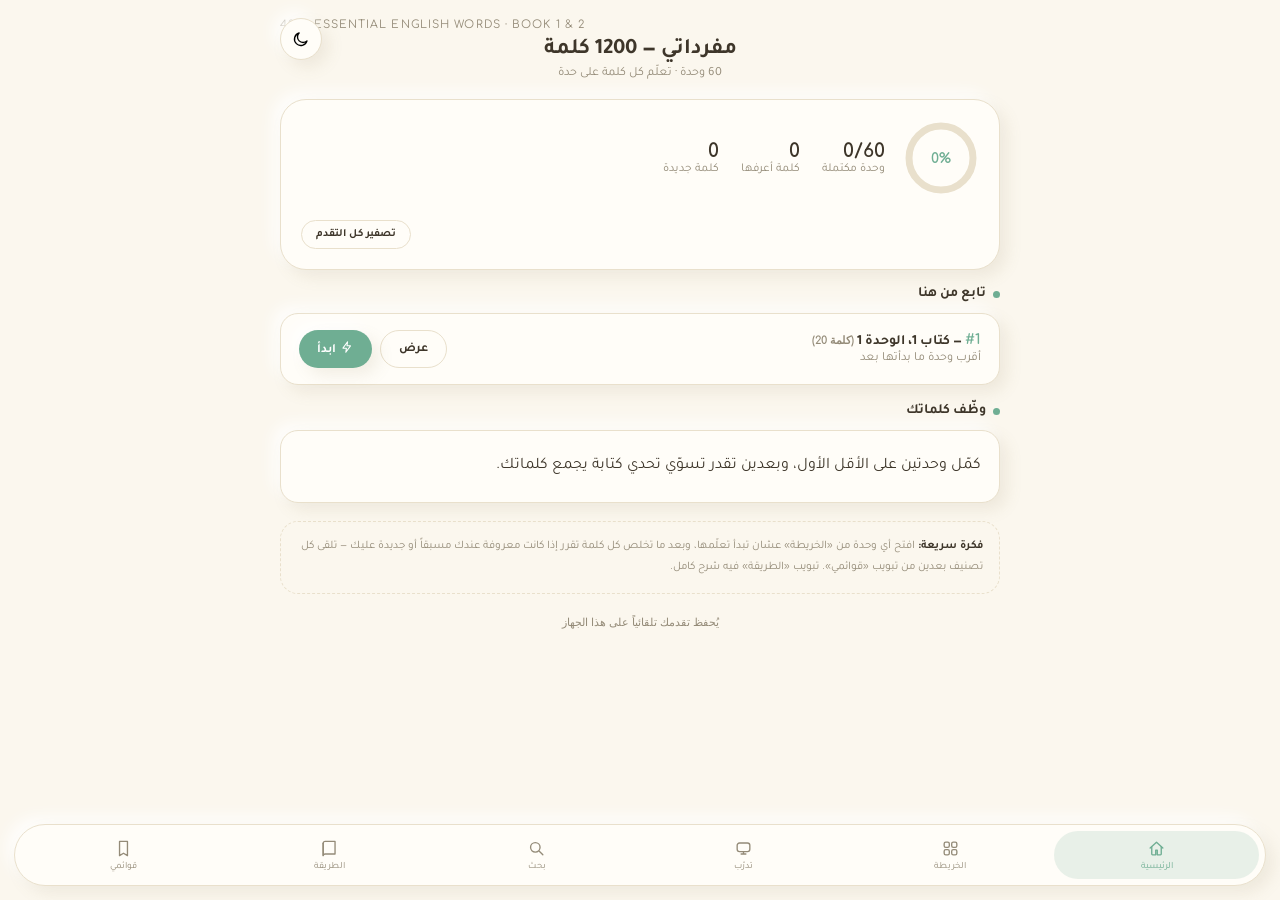
==== index.html @ d7008d8b "Remove old vocab-tracker.html and create new index.html with updated structure and features for voca" ====
<!DOCTYPE html>
<html lang="ar" dir="rtl">
<head>
<meta charset="UTF-8">
<meta name="viewport" content="width=device-width, initial-scale=1.0, maximum-scale=1.0">
<meta name="apple-mobile-web-app-capable" content="yes">
<meta name="apple-mobile-web-app-status-bar-style" content="black-translucent">
<meta name="mobile-web-app-capable" content="yes">
<meta name="theme-color" content="#FBF7EE">
<title>مفرداتي — 1200 كلمة إنجليزية</title>
<script>
(function(){
  try{
    var d = window.matchMedia && window.matchMedia('(prefers-color-scheme: dark)').matches;
    document.documentElement.setAttribute('data-theme', d ? 'dark' : 'light');
  }catch(e){}
})();
</script>
<link rel="stylesheet" href="style.css">
</head>
<body>
<div class="wrap">

  <header>
    <button class="theme-toggle" id="themeToggle" onclick="toggleTheme()" aria-label="تبديل المظهر"></button>
    <div class="eyebrow mono">4000 Essential English Words · Book 1 &amp; 2</div>
    <h1>مفرداتي — 1200 كلمة</h1>
    <p>60 وحدة · تعلّم كل كلمة على حدة</p>
  </header>

  <!-- ===== HOME VIEW ===== -->
  <div class="view active" id="view-home">
    <div class="progress-card">
      <div class="ring">
        <svg width="76" height="76">
          <circle cx="38" cy="38" r="32" stroke="#E9E0CC" stroke-width="7" fill="none"/>
          <circle id="ringFg" cx="38" cy="38" r="32" stroke="#6FAE93" stroke-width="7" fill="none" stroke-linecap="round" stroke-dasharray="201" stroke-dashoffset="201"/>
        </svg>
        <div class="pct" id="pctText">0%</div>
      </div>
      <div class="progress-stats">
        <div class="stat-row">
          <div><div class="big" id="unitsLearnedCount">0/60</div><div class="lbl">وحدة مكتملة</div></div>
          <div><div class="big" id="knownWordsCount">0</div><div class="lbl">كلمة أعرفها</div></div>
          <div><div class="big" id="newWordsCount">0</div><div class="lbl">كلمة جديدة</div></div>
        </div>
      </div>
      <div class="settings-row">
        <button class="btn ghost" id="resetBtn" style="padding:7px 14px; font-size:11px;">تصفير كل التقدم</button>
      </div>
    </div>

    <div class="section">
      <h2>تابع من هنا</h2>
      <div class="card" id="continueUnitCard"></div>
    </div>

    <div class="section">
      <h2>وظّف كلماتك</h2>
      <div class="challenge-card" id="challengeCard"></div>
    </div>

    <div class="notes-hint">
      <b>فكرة سريعة:</b> افتح أي وحدة من «الخريطة» عشان تبدأ تعلّمها، وبعد ما تخلص كل كلمة تقرر إذا كانت معروفة عندك مسبقاً أو جديدة عليك — تلقى كل تصنيف بعدين من تبويب «قوائمي». تبويب «الطريقة» فيه شرح كامل.
    </div>
  </div>

  <!-- ===== MAP VIEW ===== -->
  <div class="view" id="view-map">
    <div class="section">
      <h2>الخريطة الكاملة</h2>
      <div class="book-block">
        <div class="book-title mono">BOOK 1 — Units 1–30</div>
        <div class="grid" id="gridBook1"></div>
      </div>
      <div class="book-block">
        <div class="book-title mono">BOOK 2 — Units 1–30</div>
        <div class="grid" id="gridBook2"></div>
      </div>
      <div class="legend">
        <span><i style="background:var(--card); border:1px solid var(--border);"></i> لسا ما بدأتها</span>
        <span><i style="background:var(--warn-dim); border:1px solid var(--warn);"></i> بدأتها ولسا ما خلصتها</span>
        <span><i style="background:var(--mint-dim); border:1px solid var(--mint);"></i> مكتملة</span>
      </div>
      <div class="meta" style="margin-top:8px; font-size:11px; color:var(--text-dim);">كل الوحدات مفتوحة بأي وقت — اضغط أي رقم يفتح لك تفاصيلها من الأسفل.</div>
    </div>
  </div>

  <div class="detail-overlay" id="detailOverlay" onclick="if(event.target===this) closeDetail()">
    <div class="detail-sheet" id="detailSheet" style="position:relative;">
      <div class="sheet-handle"></div>
      <button class="sheet-close" onclick="closeDetail()"><svg class="ic ic-lg" viewBox="0 0 24 24"><path d="M6 6l12 12M18 6 6 18"/></svg></button>
      <div id="detailContent"></div>
    </div>
  </div>

  <!-- ===== PRACTICE VIEW ===== -->
  <div class="view" id="view-practice">
    <div class="section">
      <h2>المراجعة</h2>
      <div class="review-cards">
        <div class="review-card new-review" id="reviewNewCard"></div>
        <div class="review-card known-review" id="reviewKnownCard"></div>
      </div>
    </div>
    <div class="section">
      <h2>تدريب حر</h2>
      <div class="card" id="practiceSetupCard">
        <div class="practice-setup">
          <label>مصدر التدريب:</label>
          <select id="practiceSource">
            <option value="all">كل الكلمات المتعلَّمة</option>
            <option value="known">الكلمات اللي أعرفها مسبقاً</option>
            <option value="new">الكلمات الجديدة عليّ (لسا محتاجة مراجعة)</option>
            <option value="unit">وحدة معينة</option>
          </select>
          <select id="practiceUnitPicker" style="display:none;"></select>

          <label>نوع التمرين:</label>
          <div class="seg" id="exerciseTypeSeg">
            <button class="active" data-type="flash">بطاقات</button>
            <button data-type="mc">اختيار</button>
            <button data-type="type">اكتب</button>
          </div>

          <button class="btn wide" id="startPracticeBtn"><svg class="ic" viewBox="0 0 24 24"><path d="M8 5.5 18 12 8 18.5z"/></svg>ابدأ الجلسة</button>
        </div>
      </div>
    </div>
    <div class="section" id="practiceSession" style="display:none;">
      <div class="flash-counter" id="flashCounter"></div>
      <div id="exerciseArea"></div>
    </div>
    <div class="section" id="practiceSummary" style="display:none;">
      <div class="card" id="summaryCard"></div>
      <button class="btn wide ghost" id="practiceAgainBtn"><svg class="ic" viewBox="0 0 24 24"><path d="M4 9h9a5 5 0 1 1 0 10H9"/><path d="m4 9 4-4M4 9l4 4"/></svg>رجوع لإعداد جلسة جديدة</button>
    </div>
  </div>

  <!-- ===== SEARCH VIEW ===== -->
  <div class="view" id="view-search">
    <div class="section">
      <h2>بحث</h2>
      <div class="search-box">
        <input type="text" id="searchInput" placeholder="ابحث عن كلمة... (English word)">
      </div>
      <div class="search-results" id="searchResults">
        <div class="search-empty">اكتب كلمة عشان تبحث فيها بكل الـ1200 كلمة</div>
      </div>
    </div>
  </div>

  <!-- ===== GUIDE VIEW ===== -->
  <div class="view" id="view-guide">
    <div class="section">
      <h2>الطريقة</h2>

      <div class="guide-block">
        <span class="tag">تعلّم وحدة جديدة</span>
        <h3>لما تفتح وحدة ما تعلمتها بعد</h3>
        <p>افتحها من «الخريطة» — بتشوف أول شي عرض سريع للـ20 كلمة (بس الكلمة ونوعها)، ثم زر <b><svg class="ic" viewBox="0 0 24 24"><path d="M8 5.5 18 12 8 18.5z"/></svg>ابدأ</b>. بيفتح لك بطاقة كاملة لكل كلمة (تعريف، مثال، زر عربي، الاستخدام، مرادفات، مضادات، وخانة جملتي)، وفي آخر كل بطاقة تقرر:</p>
        <ul>
          <li><b>أعرفها مسبقاً</b> → تنضاف لقائمة «أعرفها مسبقاً» بتبويب قوائمي.</li>
          <li><b>كلمة جديدة علي</b> → تنضاف لقائمة «جديدة عليّ» بتبويب قوائمي.</li>
        </ul>
        <p>بعد آخر كلمة بالوحدة، تتسجل الوحدة كمكتملة تلقائياً وتطلع لك خلاصة + زر تكمّل فيه على الوحدة الجاية بنفس الجلسة لو تبي. ولو طلعت من نص الوحدة قبل ما تخلصها، ما تفقد شي — تفتحها بعدين وتكمّل بالضبط من نفس الكلمة اللي وقفت عندها.</p>
      </div>

      <div class="guide-block">
        <span class="tag">مرجع سريع بعدين</span>
        <h3>وحدة تعلمتها؟ راجعها بصيغة البطاقات</h3>
        <p>من تفاصيل أي وحدة مكتملة، زر <b><svg class="ic" viewBox="0 0 24 24"><path d="M4 5.5c2-1 5-1 7 .5v13c-2-1.5-5-1.5-7-.5z"/><path d="M20 5.5c-2-1-5-1-7 .5v13c2-1.5 5-1.5 7-.5z"/></svg>راجع بصيغة البطاقات</b> يفتح لك نفس البطاقات بس للتصفح الحر (سابقة/تالية) بدون قرار — فقط للمراجعة أو نسخ المعلومات. وزر <b><svg class="ic" viewBox="0 0 24 24"><rect x="8" y="8" width="12" height="12" rx="2.5"/><path d="M16 8V6a2 2 0 0 0-2-2H6a2 2 0 0 0-2 2v8a2 2 0 0 0 2 2h2"/></svg>انسخ كل جملي بهالوحدة</b> يجمع كل جمل «دفتري» المحفوظة لهالوحدة بنص واحد جاهز تلزقه أي مكان.</p>
      </div>

      <div class="guide-block">
        <span class="tag">قوائمي</span>
        <h3>راجع كلماتك حسب تصنيفها</h3>
        <p>كل كلمة تقيّمها وقت التعلّم تتصنّف تلقائياً — تلقى القائمتين كاملتين بتبويب «قوائمي»، وتقدر تفلترها بالكتاب ثم الوحدة (فلترين منفصلين لتفصيل أدق)، وتسمع نطق أي كلمة، وتشوف ترجمتها العربية، وتنسخ القائمة كاملة بضغطة وحدة. جنب كل كلمة بقائمة «جديدة عليّ» تلقى نقاط صغيرة توضح تقدمها بالمراجعة (مثلاً 2 من 3). ومن نفس الصفحة تقدر تسوّي جلسة مراجعة على أي تصنيف مباشرة.</p>
      </div>

      <div class="guide-block">
        <span class="tag">المراجعة</span>
        <h3>نظامين منفصلين للمراجعة</h3>
        <p>تبويب «تدرّب» فيه بطاقتين بالأعلى:</p>
        <ul>
          <li><b>جديدة عليّ:</b> كل كلمة تحتاج 3 إجابات صحيحة متتالية (بأي تمرين) عشان «تتقنها» وتطلع من قائمة المراجعة النشطة. إذا غلطت فيها، ترجع نقطة الإتقان للصفر من جديد.</li>
          <li><b>أعرفها مسبقاً:</b> فحص سريع بدون تعقيد. لو غلطت بكلمة وقت هالفحص، تنتقل تلقائياً لقائمة «جديدة عليّ» عشان تاخذ حقها من المراجعة المكثّفة.</li>
        </ul>
        <p>كذا قوائمك تصير أدق مع الوقت، وتركيزك يروح للكلمات اللي فعلاً تحتاجه.</p>
      </div>

      <div class="guide-block">
        <span class="tag">دفتري</span>
        <h3>كل جملك في مكان وحد</h3>
        <p>من تبويب «قوائمي»، اختر تصنيف «دفتري» عشان تشوف كل الجمل اللي كتبتها بكل الوحدات مجمّعة بصفحة وحدة، بدل ما تكون مبعثرة جوا كل وحدة لحالها. تقدر تفلترها بالكتاب والوحدة زي باقي القوائم.</p>
      </div>

      <div class="guide-block">
        <span class="tag">وتيرة الدراسة</span>
        <h3>على راحتك، وحدة أو أكثر بكل جلسة</h3>
        <ul>
          <li>كل الوحدات الـ60 مفتوحة من أول يوم — ابدأ بأي وحدة تحب من «الخريطة» وكمّل بالترتيب أو بأي ترتيب يناسبك.</li>
          <li>بطاقة «تابع من هنا» في الرئيسية توديك دايماً لأقرب وحدة ما بدأتها بعد، عشان ما تضيع وأنت تبحث وين وصلت.</li>
          <li>بعد كل تقييم وحدة، بيطلع لك زر «كمّل على الوحدة الجاية الآن» عشان تسلسل أكثر من وحدة بنفس الجلسة بسهولة.</li>
        </ul>
      </div>

      <div class="guide-block">
        <span class="tag">التمارين التفاعلية</span>
        <h3>3 أنواع تمارين في «تدرّب»</h3>
        <ul>
          <li><b>بطاقات (Flashcards):</b> تشوف الكلمة، تحاول تتذكر المعنى بنفسك، تقلب البطاقة، وتقيّم نفسك بصدق.</li>
          <li><b>اختيار من متعدد:</b> تشوف الكلمة وأربع تعريفات، تختار الصح — يقيس هل تتعرف على المعنى.</li>
          <li><b>اكتب الكلمة:</b> تشوف التعريف والمثال (بدون الكلمة)، وتكتب الكلمة الإنجليزية بنفسك — أقوى تمرين لأنه يفعّل الاسترجاع النشط والإملاء مع بعض.</li>
        </ul>
        <p>ابدأ بالبطاقات بالأسابيع الأولى، وبعدين انتقل أكثر لـ«اكتب» لأنه أصعب وأرسخ.</p>
      </div>

      <div class="guide-block">
        <span class="tag">الدفتر — صار داخل الأداة</span>
        <h3>«جملتي» تحت كل كلمة</h3>
        <p>ما تحتاج دفتر منفصل. تحت كل كلمة بصفحة الوحدة (الخريطة ← افتح أي وحدة)، فيه زر <b><svg class="ic" viewBox="0 0 24 24"><path d="m4 20 1-4L16 5l3 3L8 19z"/><path d="M14 7l3 3"/></svg>جملتي (دفتري)</b> — اضغطه وتفتح لك خانة تكتب فيها جملة من تأليفك بنفس لحظة ما تتعلم الكلمة. تُحفظ تلقائياً وترجع لها أي وقت.</p>
      </div>

      <div class="guide-block">
        <span class="tag">تثبيت الأداة على جوالك</span>
        <h3>تبيها تنزل كأيقونة بالجوال؟</h3>
        <p>هذا ملف HTML واحد قائم بذاته (ما يحتاج إنترنت بعد ما تفتحه أول مرة، عدا تحميل الخطوط أول مرة). افتحه بمتصفح جوالك (Safari بالآيفون، أو Chrome بالأندرويد)، ثم من قائمة المشاركة اختر <b>«إضافة إلى الشاشة الرئيسية / Add to Home Screen»</b>. بتصير عندك أيقونة تفتح الأداة مباشرة بدون شريط عنوان المتصفح.</p>
      </div>

      <div class="guide-block">
        <span class="tag">أبعد من الحفظ</span>
        <h3>كيف توظف الكلمات عشان ترسخ فعلاً؟</h3>
        <ul>
          <li><b>كتابة (مطبّقة بالأداة):</b> بطاقة «وظّف كلماتك» في الرئيسية تعطيك 5 كلمات عشوائية من كلماتك، تكتب فقرة قصيرة توظّفها فيها، وتُحفظ تلقائياً. اضغط زر التحديث أي وقت تبي مجموعة ثانية.</li>
          <li><b>قراءة:</b> بعد ما تخلص وحدة، اقرأ قصتها بصوت عالي — القصص كلها مبنية على كلمات الوحدة، فهي تكرار طبيعي في سياق.</li>
          <li><b>سماع:</b> تابع فيديوهات اليوتيوب حق كل وحدة (نفس السلسلة اللي عندك) واسمعها أكثر من مرة، مرة بدون نص ومرة وانت تقرا الكلمات وياها.</li>
          <li><b>نطق:</b> استخدم زر السماعة بجانب كل كلمة، وكرر نطقها بصوت عالي (شادوينق) — يبني نطق صحيح ويربط الصوت بالمعنى.</li>
          <li><b>كلام:</b> سجّل نفسك تسوي جملة بكل كلمة جديدة وتسمعها بعدين، أو احكي عن يومك مستخدماً كلمات الوحدة.</li>
          <li><b>استخدام حقيقي:</b> حاول تلقط نفس الكلمات لما تشوفها بمقال أو فيديو ثاني — أفضل علامة على الرسوخ إنك تتعرف عليها «بالبرية» مو بس بالكتاب.</li>
        </ul>
      </div>
    </div>
  </div>

  <div class="study-overlay" id="studyOverlay" onclick="if(event.target===this) closeStudy()">
    <div class="study-card">
      <button class="study-close" onclick="closeStudy()"><svg class="ic ic-lg" viewBox="0 0 24 24"><path d="M6 6l12 12M18 6 6 18"/></svg></button>
      <div id="studyContent"></div>
    </div>
  </div>
  <div class="copy-toast" id="copyToast"><svg class="ic" viewBox="0 0 24 24"><path d="M5 13l4 4L19 7"/></svg>انتسخت</div>

  <!-- ===== MY LISTS VIEW ===== -->
  <div class="view" id="view-lists">
    <div class="section">
      <h2>قوائمي</h2>
      <div class="seg" id="listCategorySeg">
        <button class="active" data-cat="known">أعرفها مسبقاً</button>
        <button data-cat="new">جديدة عليّ</button>
        <button data-cat="notebook">دفتري</button>
      </div>
      <div class="filters-row" style="margin-top:10px;">
        <select id="listBookFilter">
          <option value="all">كل الكتب</option>
          <option value="1">كتاب 1</option>
          <option value="2">كتاب 2</option>
        </select>
        <select id="listUnitFilter"><option value="all">كل الوحدات</option></select>
      </div>
      <div style="display:flex; align-items:center; justify-content:space-between; margin-top:12px; flex-wrap:wrap; gap:8px;">
        <div id="listResultsHeader" style="font-size:12px; color:var(--text-dim);"></div>
        <div style="display:flex; gap:8px; flex-wrap:wrap;">
          <button class="btn ghost" style="padding:7px 14px; font-size:11px;" id="listPracticeBtn" onclick="practiceFromList()"><svg class="ic" viewBox="0 0 24 24"><path d="M8 5.5 18 12 8 18.5z"/></svg>تدرّب على هالقائمة</button>
          <button class="btn ghost" style="padding:7px 14px; font-size:11px;" onclick="copyMyList()"><svg class="ic" viewBox="0 0 24 24"><rect x="8" y="8" width="12" height="12" rx="2.5"/><path d="M16 8V6a2 2 0 0 0-2-2H6a2 2 0 0 0-2 2v8a2 2 0 0 0 2 2h2"/></svg>انسخ القائمة</button>
        </div>
      </div>
      <div class="search-results" id="listResults" style="margin-top:12px;"></div>
    </div>
  </div>

  <footer>يُحفظ تقدمك تلقائياً على هذا الجهاز</footer>
</div>

<div class="tabbar">
  <button class="tab-btn active" data-view="home"><svg viewBox="0 0 24 24"><path d="M4 11.5 12 4l8 7.5"/><path d="M6 10v9a1 1 0 0 0 1 1h4v-6h2v6h4a1 1 0 0 0 1-1v-9"/></svg>الرئيسية</button>
  <button class="tab-btn" data-view="map"><svg viewBox="0 0 24 24"><rect x="4" y="4" width="6.5" height="6.5" rx="2"/><rect x="13.5" y="4" width="6.5" height="6.5" rx="2"/><rect x="4" y="13.5" width="6.5" height="6.5" rx="2"/><rect x="13.5" y="13.5" width="6.5" height="6.5" rx="2"/></svg>الخريطة</button>
  <button class="tab-btn" data-view="practice"><svg viewBox="0 0 24 24"><rect x="4" y="5" width="16" height="11" rx="3"/><path d="M9 19h6M12 16v3"/></svg>تدرّب</button>
  <button class="tab-btn" data-view="search"><svg viewBox="0 0 24 24"><circle cx="10.5" cy="10.5" r="6"/><path d="m20 20-4.5-4.5"/></svg>بحث</button>
  <button class="tab-btn" data-view="guide"><svg viewBox="0 0 24 24"><path d="M4 5.5A2.5 2.5 0 0 1 6.5 3H19v16H6.5A2.5 2.5 0 0 0 4 21z"/><path d="M4 5.5v15"/></svg>الطريقة</button>
  <button class="tab-btn" data-view="lists"><svg viewBox="0 0 24 24"><path d="M7 3h10v18l-5-3-5 3z"/></svg>قوائمي</button>
</div>
<script src="script.js"></script>
</body>
</html>
---- style.css ----
@import url('https://fonts.googleapis.com/css2?family=Tajawal:wght@300;400;500;700;800&family=Comfortaa:wght@400;500;600;700&display=swap');

:root{
  --bg:#FBF7EE;
  --bg-soft:#F3ECDD;
  --card:#FFFDF8;
  --card2:#F6F0E3;
  --border:#E9E0CC;
  --text:#3E362A;
  --text-dim:#948B78;
  --mint:#6FAE93;
  --mint-dim:#DCEEE5;
  --mint-glow:rgba(111,174,147,.16);
  --warn:#D99A73;
  --warn-dim:#F5E3D6;
  --shadow-out: 7px 7px 16px rgba(150,130,90,.12), -7px -7px 16px rgba(255,255,255,.85);
  --radius-lg:26px;
  --radius-md:18px;
  --radius-sm:12px;
  --radius-pill:999px;
}
:root[data-theme="dark"]{
  --bg:#1E1C18;
  --bg-soft:#26241E;
  --card:#2A2822;
  --card2:#302D26;
  --border:#3B372E;
  --text:#EDE6D6;
  --text-dim:#9C9382;
  --mint:#7FC1A3;
  --mint-dim:#31463C;
  --mint-glow:rgba(127,193,163,.16);
  --warn:#E0A47C;
  --warn-dim:#4A382C;
  --shadow-out: 7px 7px 16px rgba(0,0,0,.35), -7px -7px 16px rgba(255,255,255,.03);
}
*{box-sizing:border-box; -webkit-tap-highlight-color:transparent;}
html,body{ margin:0; }
body{
  background:var(--bg); color:var(--text);
  font-family:'Tajawal','Segoe UI',sans-serif;
  padding:18px 14px calc(120px + env(safe-area-inset-bottom)); min-height:100vh;
  transition:background .25s ease, color .25s ease;
}
.mono, [dir="ltr"]{ font-family:'Comfortaa','Segoe UI',sans-serif; direction:ltr; unicode-bidi:isolate; text-align:left; }
.wrap{ max-width:720px; margin:0 auto; }

header{ text-align:center; margin-bottom:18px; position:relative; }
.theme-toggle{
  position:absolute; top:0; inset-inline-end:0; width:42px; height:42px; border-radius:50%;
  background:var(--card); border:1px solid var(--border); box-shadow:var(--shadow-out);
  display:flex; align-items:center; justify-content:center; cursor:pointer; font-size:18px;
}
header .eyebrow{ color:var(--text-dim); letter-spacing:.1em; font-size:11px; text-transform:uppercase; font-family:'Comfortaa',sans-serif; }
header h1{ font-size:22px; margin:6px 0 3px; color:var(--text); font-weight:700; }
header p{ color:var(--text-dim); font-size:12.5px; margin:0; }

.tabbar{
  position:fixed; bottom:14px; left:14px; right:14px; z-index:50;
  background:var(--card); box-shadow:var(--shadow-out); border:1px solid var(--border);
  border-radius:var(--radius-pill);
  display:flex; padding:6px; gap:2px;
}
.tab-btn{
  flex:1; background:none; border:none; color:var(--text-dim);
  font-family:'Tajawal',sans-serif; font-size:9.5px; padding:8px 2px 7px;
  display:flex; flex-direction:column; align-items:center; gap:3px; cursor:pointer;
  border-radius:var(--radius-pill); min-width:0;
  transition:background .15s ease, color .15s ease;
}
.tab-btn svg{ width:19px; height:19px; stroke:currentColor; fill:none; stroke-width:1.7; stroke-linecap:round; stroke-linejoin:round; }
.ic{ width:14px; height:14px; vertical-align:-2px; margin-inline-end:4px; fill:none; stroke:currentColor; stroke-width:1.8; stroke-linecap:round; stroke-linejoin:round; flex:0 0 auto; }
.ic-lg{ width:18px; height:18px; margin-inline-end:0; }
.tab-btn.active{ color:var(--mint); background:var(--mint-glow); }
.view{ display:none; }
.view.active{ display:block; }

.progress-card{
  background:var(--card); box-shadow:var(--shadow-out);
  border:1px solid var(--border); border-radius:var(--radius-lg); padding:20px 20px;
  margin-bottom:16px; display:flex; align-items:center; gap:18px; flex-wrap:wrap;
}
.ring{ position:relative; width:76px; height:76px; flex:0 0 auto; }
.ring svg{ transform:rotate(-90deg); }
.ring .pct{ position:absolute; inset:0; display:flex; align-items:center; justify-content:center; font-family:'Comfortaa',sans-serif; font-weight:700; color:var(--mint); font-size:14px; }
.progress-stats{ flex:1; min-width:150px; }
.progress-stats .big{ font-size:19px; font-weight:700; color:var(--text); font-family:'Comfortaa',sans-serif; }
.progress-stats .lbl{ color:var(--text-dim); font-size:12px; margin-top:1px; }
.stat-row{ display:flex; gap:22px; flex-wrap:wrap; }

.settings-row{ display:flex; align-items:center; justify-content:flex-end; width:100%; margin-top:6px; }

.section h2{ font-size:14px; color:var(--text); margin:0 0 10px; display:flex; align-items:center; gap:7px; font-weight:700; }
.section h2::before{ content:""; width:7px; height:7px; border-radius:50%; background:var(--mint); display:inline-block; }
.section{ margin-bottom:18px; }

.card{ background:var(--card); border:1px solid var(--border); box-shadow:var(--shadow-out); border-radius:var(--radius-md); padding:16px 18px; margin-bottom:10px; }
.card.empty{ color:var(--text-dim); font-size:13px; text-align:center; padding:22px; }
.unit-row{ display:flex; align-items:center; justify-content:space-between; gap:10px; flex-wrap:wrap; }
.unit-row .meta{ font-size:12.5px; color:var(--text-dim); }
.unit-row .title{ font-weight:700; font-size:14px; }
.unit-row .title .num{ color:var(--mint); }

.btn{ background:var(--mint); color:#fff; border:none; border-radius:var(--radius-pill); padding:10px 18px; font-weight:700; font-size:12.5px; cursor:pointer; font-family:'Tajawal',sans-serif; box-shadow:var(--shadow-out); }
.btn.secondary{ background:var(--card2); border:1px solid var(--border); color:var(--warn); box-shadow:none; }
.btn.ghost{ background:transparent; border:1px solid var(--border); color:var(--text); box-shadow:none; }
.btn.wide{ width:100%; padding:13px; font-size:14px; }
.btn:disabled{ opacity:.4; }

.review-list{ display:flex; flex-direction:column; gap:8px; }

.book-title{ font-size:12px; color:var(--text-dim); margin-bottom:8px; font-family:'Comfortaa',sans-serif; }
.book-block{ margin-bottom:16px; }
.grid{ display:grid; grid-template-columns:repeat(8,1fr); gap:8px; }
@media (max-width:420px){ .grid{ grid-template-columns:repeat(6,1fr);} }
.cell{
  aspect-ratio:1; border-radius:var(--radius-sm); border:1px solid var(--border);
  display:flex; align-items:center; justify-content:center;
  font-family:'Comfortaa',sans-serif; font-size:12px; font-weight:700; color:var(--text-dim);
  cursor:pointer; background:var(--card);
  transition:transform .12s ease; min-height:40px;
  box-shadow:var(--shadow-out);
}
.cell:active{ transform:scale(.92); }
.cell.learned{ background:var(--mint-dim); border-color:var(--mint); color:var(--mint); }
.cell.partial{ background:var(--warn-dim); border-color:var(--warn); color:var(--warn); }
.cell.selected{ outline:2px solid var(--mint); }

.study-overlay{
  display:none; position:fixed; inset:0; z-index:90;
  background:rgba(30,25,15,.45); backdrop-filter:blur(3px);
}
.study-overlay.open{ display:flex; align-items:center; justify-content:center; padding:14px; }
.study-card{
  width:100%; max-width:480px; max-height:88vh; overflow-y:auto; -webkit-overflow-scrolling:touch;
  background:var(--card); border:1px solid var(--border); border-radius:var(--radius-lg);
  padding:20px 20px calc(20px + env(safe-area-inset-bottom)); position:relative; box-shadow:var(--shadow-out);
}
.study-close{ position:absolute; top:12px; left:14px; background:var(--card2); border:1px solid var(--border); color:var(--text-dim); width:32px; height:32px; border-radius:50%; cursor:pointer; z-index:2; display:flex; align-items:center; justify-content:center; }
.study-progress{ text-align:center; font-family:'Comfortaa',sans-serif; font-size:12px; color:var(--text-dim); margin-bottom:12px; }
.study-term{ text-align:center; font-family:'Comfortaa',sans-serif; font-size:28px; color:var(--text); font-weight:700; direction:ltr; }
.study-type{ text-align:center; font-family:'Comfortaa',sans-serif; font-size:12px; color:var(--text-dim); margin-bottom:14px; direction:ltr; }
.study-def{ font-size:13.5px; line-height:1.7; margin-bottom:6px; }
.study-ex{ font-size:12.5px; color:var(--text-dim); font-style:italic; margin-bottom:10px; }
.study-section{ margin-top:14px; padding-top:14px; border-top:1px solid var(--border); }
.study-section h4{ color:var(--mint); font-size:11.5px; margin:0 0 8px; font-weight:700; }
.study-chip-row{ display:flex; flex-wrap:wrap; gap:6px; }
.study-chip{ font-size:11.5px; background:var(--card2); border:1px solid var(--border); border-radius:var(--radius-pill); padding:5px 12px; direction:ltr; }
.study-chip.ant{ border-color:var(--warn); }
.study-chip.syn{ border-color:var(--mint); }
.study-empty-note{ font-size:11px; color:var(--text-dim); }
.study-nav{ display:flex; gap:8px; margin-top:18px; }
.study-nav .btn{ flex:1; }
.copy-toast{ position:fixed; bottom:110px; left:50%; transform:translateX(-50%); background:var(--mint); color:#fff; padding:9px 18px; border-radius:var(--radius-pill); font-size:12px; font-weight:700; z-index:120; display:none; box-shadow:var(--shadow-out); }
.copy-toast.show{ display:block; }
.notebook-box.show{ display:block; }
.notebook-box textarea{
  width:100%; min-height:56px; background:var(--card2); border:1px solid var(--border);
  color:var(--text); border-radius:var(--radius-sm); padding:9px 12px; font-family:'Tajawal',sans-serif;
  font-size:12.5px; resize:vertical; direction:rtl;
}
.notebook-hint{ font-size:10px; color:var(--text-dim); margin-top:4px; }
.challenge-card{ background:var(--card); border:1px solid var(--border); box-shadow:var(--shadow-out); border-radius:var(--radius-md); padding:16px 18px; }
.challenge-card h3{ color:var(--text); font-size:13px; margin:0 0 10px; font-weight:700; }
.challenge-words{ display:flex; flex-wrap:wrap; gap:6px; margin-bottom:12px; }
.challenge-word{ font-family:'Comfortaa',sans-serif; direction:ltr; font-size:11.5px; background:var(--mint-glow); color:var(--mint); padding:4px 12px; border-radius:var(--radius-pill); }
.challenge-card textarea{
  width:100%; min-height:80px; background:var(--bg-soft); border:1px solid var(--border); color:var(--text);
  border-radius:var(--radius-sm); padding:11px 13px; font-family:'Tajawal',sans-serif; font-size:13px; direction:rtl; resize:vertical;
}
.challenge-actions{ display:flex; gap:8px; margin-top:10px; flex-wrap:wrap; }

.legend{ display:flex; gap:12px; flex-wrap:wrap; font-size:10.5px; color:var(--text-dim); margin-top:10px; font-family:'Comfortaa',sans-serif;}
.legend span{ display:inline-flex; align-items:center; gap:5px; }
.legend i{ width:10px; height:10px; border-radius:4px; display:inline-block; }

.detail{ margin-top:14px; background:var(--card); border:1px solid var(--border); border-radius:var(--radius-md); padding:16px 18px; }
.detail h3{ margin:0 0 4px; color:var(--text); font-size:14px; }
.detail .sub{ color:var(--text-dim); font-size:11px; margin-bottom:12px; font-family:'Comfortaa',sans-serif; }
.checklist{ display:flex; flex-direction:column; gap:7px; margin-bottom:12px; }
.detail-overlay{
  display:none; position:fixed; inset:0; z-index:80;
  background:rgba(30,25,15,.4); backdrop-filter:blur(3px);
}
.detail-overlay.open{ display:block; }
.detail-sheet{
  position:fixed; left:0; right:0; bottom:0; z-index:81;
  max-height:85vh; overflow-y:auto; -webkit-overflow-scrolling:touch;
  background:var(--card); border:1px solid var(--border); border-bottom:none;
  border-radius:28px 28px 0 0; padding:16px 20px calc(26px + env(safe-area-inset-bottom));
  transform:translateY(100%); transition:transform .25s ease;
}
.detail-overlay.open .detail-sheet{ transform:translateY(0); }
.sheet-handle{ width:38px; height:4px; background:var(--border); border-radius:3px; margin:0 auto 14px; }
.sheet-close{ position:absolute; top:12px; left:16px; background:var(--card2); border:1px solid var(--border); color:var(--text-dim); width:32px; height:32px; border-radius:50%; cursor:pointer; display:flex; align-items:center; justify-content:center; }
.ar-toggle{ background:var(--mint-glow); border:1px solid var(--mint); color:var(--mint); border-radius:var(--radius-pill); font-size:11.5px; font-weight:700; padding:6px 14px; cursor:pointer; font-family:'Tajawal',sans-serif; display:inline-flex; align-items:center; gap:5px; }
.ar-toggle:active{ transform:scale(.96); }
.ar-reveal{ margin-top:8px; font-size:14px; color:var(--text); background:var(--mint-glow); border:1px solid var(--mint); border-radius:var(--radius-sm); padding:9px 13px; display:none; font-weight:500; }
.ar-reveal.show{ display:block; }
.bulk-actions{ display:flex; flex-direction:column; gap:8px; }
.word-tag{ font-family:'Tajawal',sans-serif; font-size:10.5px; padding:3px 10px; border-radius:var(--radius-pill); border:1px solid var(--border); color:var(--text-dim); display:inline-block; }
.word-tag.known{ border-color:var(--mint); color:var(--mint); background:var(--mint-glow); }
.word-tag.new-word{ border-color:var(--warn); color:var(--warn); background:var(--warn-dim); }
.word-tag.notebook{ border-color:var(--border); color:var(--text-dim); background:var(--card2); }

/* ---- review cards ---- */
.review-cards{ display:flex; gap:10px; flex-wrap:wrap; margin-bottom:6px; }
.review-card{ flex:1; min-width:150px; background:var(--card); border:1px solid var(--border); border-radius:var(--radius-md); padding:16px; box-shadow:var(--shadow-out); border-top:3px solid var(--border); }
.review-card.new-review{ border-top-color:var(--warn); }
.review-card.known-review{ border-top-color:var(--mint); }
.review-card-head{ display:flex; align-items:center; gap:7px; margin-bottom:6px; }
.review-card-head h3{ margin:0; font-size:12.5px; font-weight:700; color:var(--text); }
.review-dot{ width:8px; height:8px; border-radius:50%; display:inline-block; }
.review-dot.new{ background:var(--warn); }
.review-dot.known{ background:var(--mint); }
.review-count{ font-family:'Comfortaa',sans-serif; font-size:26px; font-weight:700; color:var(--text); }
.review-sub{ font-size:11px; color:var(--text-dim); margin-bottom:10px; }
.review-note{ font-size:10px; color:var(--text-dim); margin-top:8px; line-height:1.6; }
.mastery-dots{ display:inline-flex; gap:2px; margin-inline-start:5px; vertical-align:middle; }
.mastery-dots i{ width:6px; height:6px; border-radius:50%; background:var(--border); display:inline-block; }
.mastery-dots i.filled{ background:var(--warn); }

.wordlist{ margin-top:14px; border-top:1px solid var(--border); padding-top:12px; }
.word-item{ padding:10px 0; border-bottom:1px solid var(--border); }
.word-item:last-child{ border-bottom:none; }
.word-head{ display:flex; align-items:center; gap:7px; direction:ltr; }
.word-head .term{ font-family:'Comfortaa',sans-serif; font-weight:700; color:var(--text); font-size:13.5px; }
.word-head .type{ font-family:'Comfortaa',sans-serif; font-size:10.5px; color:var(--text-dim); }
.spk{ margin-inline-start:auto; background:none; border:1px solid var(--border); color:var(--mint); border-radius:50%; width:28px; height:28px; cursor:pointer; display:flex; align-items:center; justify-content:center; }
.spk .ic{ margin-inline-end:0; }
.word-def{ font-size:12px; color:var(--text); margin-top:4px; line-height:1.6; }
.word-ex{ font-size:11.5px; color:var(--text-dim); font-style:italic; margin-top:2px; }
.story-box{ margin-top:14px; background:var(--bg-soft); border-radius:var(--radius-md); padding:14px 16px; font-size:12px; line-height:1.85; color:var(--text-dim); }
.story-box .story-title{ color:var(--text); font-weight:700; margin-bottom:6px; display:block; font-size:12.5px; }
.no-data{ color:var(--text-dim); font-size:12px; text-align:center; padding:16px; border:1px dashed var(--border); border-radius:var(--radius-sm); }

.notes-hint{ margin-top:16px; padding:14px 16px; border:1px dashed var(--border); border-radius:var(--radius-md); font-size:11.5px; color:var(--text-dim); line-height:1.85; }
.notes-hint b{ color:var(--text); }
footer{ text-align:center; margin-top:22px; font-size:10.5px; color:var(--text-dim); font-family:'Comfortaa',sans-serif; }

/* ---- practice ---- */
.practice-setup{ display:flex; flex-direction:column; gap:12px; }
.practice-setup label{ font-size:12.5px; color:var(--text-dim); }
.practice-setup select{ background:var(--card2); color:var(--text); border:1px solid var(--border); border-radius:var(--radius-sm); padding:11px; font-family:'Tajawal',sans-serif; font-size:13px; }
.seg{ display:flex; background:var(--card2); border:1px solid var(--border); border-radius:var(--radius-pill); padding:4px; }
.seg button{ flex:1; background:none; border:none; color:var(--text-dim); padding:9px 4px; border-radius:var(--radius-pill); font-size:12px; font-family:'Tajawal',sans-serif; cursor:pointer; }
.seg button.active{ background:var(--mint); color:#fff; font-weight:700; }
.flash{
  background:var(--card); border:1px solid var(--border); border-radius:var(--radius-lg); box-shadow:var(--shadow-out);
  padding:28px 22px; min-height:220px; display:flex; flex-direction:column;
  align-items:center; justify-content:center; text-align:center; gap:10px; cursor:pointer;
}
.flash .term{ font-size:26px; color:var(--text); font-weight:700; font-family:'Comfortaa',sans-serif; }
.flash .type{ font-size:12px; color:var(--text-dim); }
.flash .def{ font-size:14px; line-height:1.7; }
.flash .ex{ font-size:12.5px; color:var(--text-dim); font-style:italic; }
.flash .hint{ font-size:11px; color:var(--text-dim); margin-top:8px; font-family:'Tajawal',sans-serif; direction:rtl; }
.flash-counter{ text-align:center; font-family:'Comfortaa',sans-serif; font-size:12px; color:var(--text-dim); margin:8px 0; }
.flash-actions{ display:flex; gap:10px; margin-top:16px; }
.flash-actions .btn{ flex:1; }
.mc-options{ display:flex; flex-direction:column; gap:9px; margin-top:16px; }
.mc-opt{ background:var(--card); border:1px solid var(--border); color:var(--text); border-radius:var(--radius-md); padding:12px 15px; font-size:12.5px; text-align:left; cursor:pointer; }
.mc-opt.correct{ border-color:var(--mint); background:var(--mint-glow); }
.mc-opt.wrong{ border-color:var(--warn); background:var(--warn-dim); }
.type-input-row{ display:flex; gap:8px; margin-top:16px; }
.type-input-row input{ flex:1; background:var(--card2); border:1px solid var(--border); color:var(--text); border-radius:var(--radius-pill); padding:12px 16px; font-family:'Comfortaa',sans-serif; direction:ltr; font-size:14px; }
.type-feedback{ margin-top:10px; font-size:12.5px; text-align:center; font-family:'Comfortaa',sans-serif; }
.type-feedback.ok{ color:var(--mint); }
.type-feedback.bad{ color:var(--warn); }
.search-box{ display:flex; gap:8px; margin-bottom:14px; }
.search-box input{ flex:1; background:var(--card); color:var(--text); border:1px solid var(--border); border-radius:var(--radius-pill); padding:12px 16px; font-family:'Tajawal',sans-serif; font-size:14px; box-shadow:var(--shadow-out); }
.search-results{ display:flex; flex-direction:column; gap:8px; }
.search-empty{ text-align:center; color:var(--text-dim); font-size:12.5px; padding:30px 10px; }
.search-result-card{ background:var(--card); border:1px solid var(--border); border-radius:var(--radius-md); padding:12px 14px; }
.filters-row{ display:flex; gap:8px; }
.filters-row select{ flex:1; background:var(--card2); color:var(--text); border:1px solid var(--border); border-radius:var(--radius-sm); padding:11px; font-family:'Tajawal',sans-serif; font-size:12.5px; min-width:0; }
.notebook-entry .word-def{ direction:ltr; text-align:left; }

/* ---- guide ---- */
.guide-block{ background:var(--card); border:1px solid var(--border); border-radius:var(--radius-md); padding:18px 20px; margin-bottom:12px; }
.guide-block h3{ color:var(--text); font-size:14px; margin:0 0 8px; font-weight:700; }
.guide-block p, .guide-block li{ font-size:12.5px; line-height:1.9; color:var(--text); }
.guide-block ul{ margin:6px 0; padding-inline-start:20px; }
.guide-block .tag{ display:inline-block; background:var(--mint-glow); color:var(--mint); font-size:10.5px; padding:3px 12px; border-radius:var(--radius-pill); margin-bottom:8px; font-family:'Comfortaa',sans-serif; }
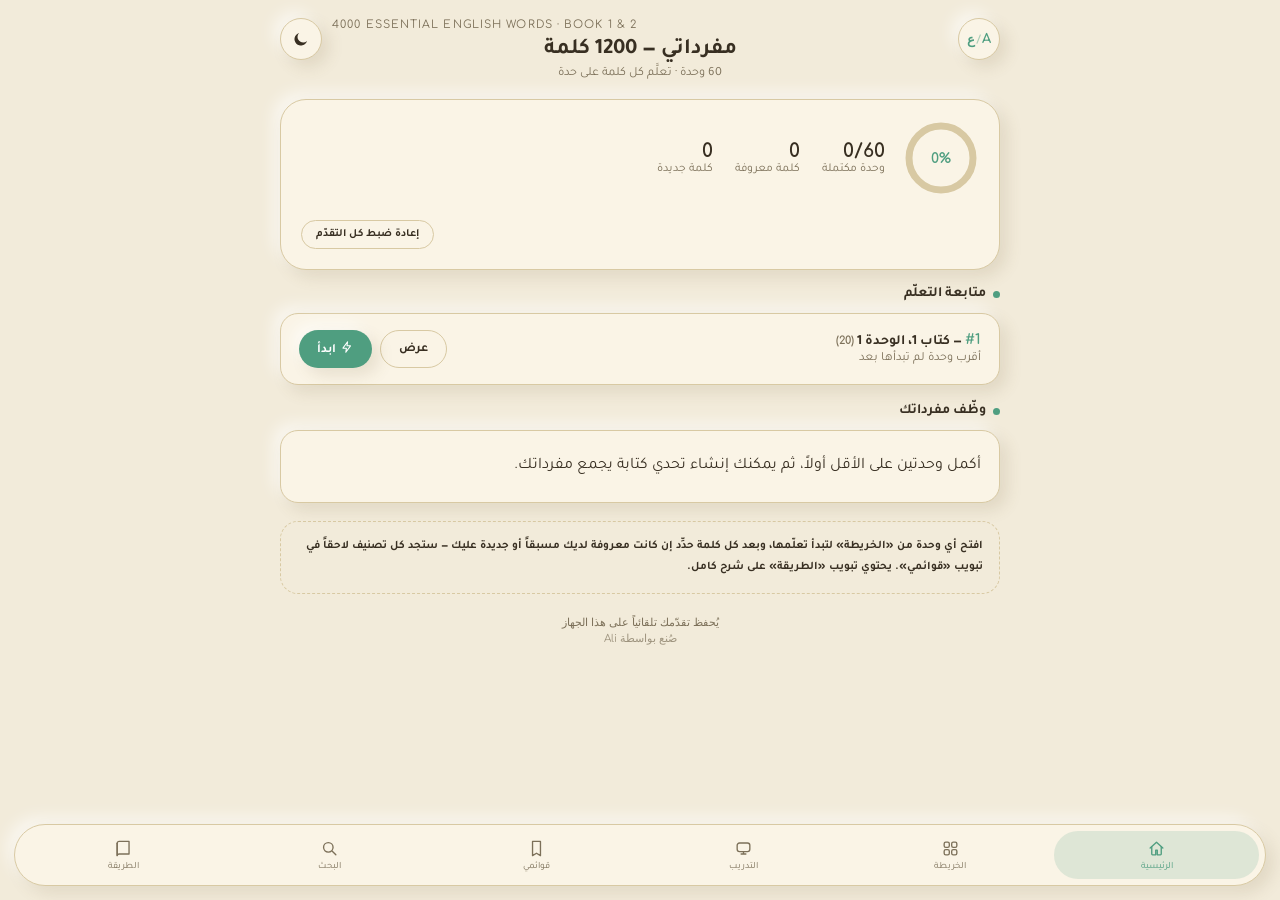
==== commit d96b197e: "new big update" ====
--- a/index.html
+++ b/index.html
@@ -6,8 +6,11 @@
 <meta name="apple-mobile-web-app-capable" content="yes">
 <meta name="apple-mobile-web-app-status-bar-style" content="black-translucent">
 <meta name="mobile-web-app-capable" content="yes">
-<meta name="theme-color" content="#FBF7EE">
-<title>مفرداتي — 1200 كلمة إنجليزية</title>
+<meta name="theme-color" content="#F2EBDA">
+<meta name="description" content="A bilingual (Arabic/English) interactive companion for learning 1,200 English words from the 4000 Essential English Words series.">
+<link rel="icon" type="image/svg+xml" href="data:image/svg+xml,%3Csvg%20xmlns%3D%22http%3A//www.w3.org/2000/svg%22%20viewBox%3D%220%200%20100%20100%22%3E%3Crect%20width%3D%22100%22%20height%3D%22100%22%20rx%3D%2224%22%20fill%3D%22%234F9E80%22/%3E%3Ctext%20x%3D%2250%22%20y%3D%2270%22%20font-family%3D%22Arial%2C%20sans-serif%22%20font-size%3D%2258%22%20font-weight%3D%22700%22%20fill%3D%22%23FAF4E6%22%20text-anchor%3D%22middle%22%3EV%3C/text%3E%3C/svg%3E">
+<title>My Vocabulary — 1,200 English Words</title>
+<link rel="manifest" href="manifest.json">
 <script>
 (function(){
   try{
@@ -16,16 +19,17 @@
   }catch(e){}
 })();
 </script>
-<link rel="stylesheet" href="style.css">
+<link rel="stylesheet" href="assets/css/style.css">
 </head>
 <body>
 <div class="wrap">
 
   <header>
-    <button class="theme-toggle" id="themeToggle" onclick="toggleTheme()" aria-label="تبديل المظهر"></button>
+    <button class="lang-toggle" id="langToggle" onclick="toggleLanguage()" data-i18n-aria="lang_toggle_aria">A<span class="sep">/</span>ع</button>
+    <button class="theme-toggle" id="themeToggle" onclick="toggleTheme()" data-i18n-aria="theme_toggle_aria"></button>
     <div class="eyebrow mono">4000 Essential English Words · Book 1 &amp; 2</div>
-    <h1>مفرداتي — 1200 كلمة</h1>
-    <p>60 وحدة · تعلّم كل كلمة على حدة</p>
+    <h1 data-i18n="header_title">مفرداتي — 1200 كلمة</h1>
+    <p data-i18n="header_subtitle">60 وحدة · تعلَّم كل كلمة على حدة</p>
   </header>
 
   <!-- ===== HOME VIEW ===== -->
@@ -33,42 +37,42 @@
     <div class="progress-card">
       <div class="ring">
         <svg width="76" height="76">
-          <circle cx="38" cy="38" r="32" stroke="#E9E0CC" stroke-width="7" fill="none"/>
-          <circle id="ringFg" cx="38" cy="38" r="32" stroke="#6FAE93" stroke-width="7" fill="none" stroke-linecap="round" stroke-dasharray="201" stroke-dashoffset="201"/>
+          <circle cx="38" cy="38" r="32" stroke="#D8C9A3" stroke-width="7" fill="none"/>
+          <circle id="ringFg" cx="38" cy="38" r="32" stroke="#4F9E80" stroke-width="7" fill="none" stroke-linecap="round" stroke-dasharray="201" stroke-dashoffset="201"/>
         </svg>
         <div class="pct" id="pctText">0%</div>
       </div>
       <div class="progress-stats">
         <div class="stat-row">
-          <div><div class="big" id="unitsLearnedCount">0/60</div><div class="lbl">وحدة مكتملة</div></div>
-          <div><div class="big" id="knownWordsCount">0</div><div class="lbl">كلمة أعرفها</div></div>
-          <div><div class="big" id="newWordsCount">0</div><div class="lbl">كلمة جديدة</div></div>
+          <div><div class="big" id="unitsLearnedCount">0/60</div><div class="lbl" data-i18n="home_units_completed">وحدة مكتملة</div></div>
+          <div><div class="big" id="knownWordsCount">0</div><div class="lbl" data-i18n="home_words_known">كلمة معروفة</div></div>
+          <div><div class="big" id="newWordsCount">0</div><div class="lbl" data-i18n="home_words_new">كلمة جديدة</div></div>
         </div>
       </div>
       <div class="settings-row">
-        <button class="btn ghost" id="resetBtn" style="padding:7px 14px; font-size:11px;">تصفير كل التقدم</button>
-      </div>
-    </div>
-
-    <div class="section">
-      <h2>تابع من هنا</h2>
+        <button class="btn ghost" id="resetBtn" style="padding:7px 14px; font-size:11px;" data-i18n="home_reset_btn">إعادة ضبط كل التقدّم</button>
+      </div>
+    </div>
+
+    <div class="section">
+      <h2 data-i18n="home_continue_heading">متابعة التعلّم</h2>
       <div class="card" id="continueUnitCard"></div>
     </div>
 
     <div class="section">
-      <h2>وظّف كلماتك</h2>
+      <h2 data-i18n="home_challenge_heading">وظّف مفرداتك</h2>
       <div class="challenge-card" id="challengeCard"></div>
     </div>
 
     <div class="notes-hint">
-      <b>فكرة سريعة:</b> افتح أي وحدة من «الخريطة» عشان تبدأ تعلّمها، وبعد ما تخلص كل كلمة تقرر إذا كانت معروفة عندك مسبقاً أو جديدة عليك — تلقى كل تصنيف بعدين من تبويب «قوائمي». تبويب «الطريقة» فيه شرح كامل.
+      <b data-i18n="home_tip">افتح أي وحدة من «الخريطة» لتبدأ تعلّمها، وبعد كل كلمة حدِّد إن كانت معروفة لديك مسبقاً أو جديدة عليك — ستجد كل تصنيف لاحقاً في تبويب «قوائمي». يحتوي تبويب «الطريقة» على شرح كامل.</b>
     </div>
   </div>
 
   <!-- ===== MAP VIEW ===== -->
   <div class="view" id="view-map">
     <div class="section">
-      <h2>الخريطة الكاملة</h2>
+      <h2 data-i18n="map_heading">الخريطة الكاملة</h2>
       <div class="book-block">
         <div class="book-title mono">BOOK 1 — Units 1–30</div>
         <div class="grid" id="gridBook1"></div>
@@ -78,18 +82,18 @@
         <div class="grid" id="gridBook2"></div>
       </div>
       <div class="legend">
-        <span><i style="background:var(--card); border:1px solid var(--border);"></i> لسا ما بدأتها</span>
-        <span><i style="background:var(--warn-dim); border:1px solid var(--warn);"></i> بدأتها ولسا ما خلصتها</span>
-        <span><i style="background:var(--mint-dim); border:1px solid var(--mint);"></i> مكتملة</span>
-      </div>
-      <div class="meta" style="margin-top:8px; font-size:11px; color:var(--text-dim);">كل الوحدات مفتوحة بأي وقت — اضغط أي رقم يفتح لك تفاصيلها من الأسفل.</div>
+        <span><i style="background:var(--card); border:1px solid var(--border);"></i> <span data-i18n="map_legend_not_started">لم تبدأها بعد</span></span>
+        <span><i style="background:var(--warn-dim); border:1px solid var(--warn);"></i> <span data-i18n="map_legend_partial">بدأتها ولم تكملها</span></span>
+        <span><i style="background:var(--mint-dim); border:1px solid var(--mint);"></i> <span data-i18n="map_legend_complete">مكتملة</span></span>
+      </div>
+      <div class="meta" style="margin-top:8px; font-size:11px; color:var(--text-dim);" data-i18n="map_note">جميع الوحدات مفتوحة في أي وقت — اضغط أي رقم لعرض تفاصيله من الأسفل.</div>
     </div>
   </div>
 
   <div class="detail-overlay" id="detailOverlay" onclick="if(event.target===this) closeDetail()">
     <div class="detail-sheet" id="detailSheet" style="position:relative;">
       <div class="sheet-handle"></div>
-      <button class="sheet-close" onclick="closeDetail()"><svg class="ic ic-lg" viewBox="0 0 24 24"><path d="M6 6l12 12M18 6 6 18"/></svg></button>
+      <button class="sheet-close" onclick="closeDetail()" data-i18n-aria="common_close_aria"><svg class="ic ic-lg" viewBox="0 0 24 24"><path d="M6 6l12 12M18 6 6 18"/></svg></button>
       <div id="detailContent"></div>
     </div>
   </div>
@@ -97,33 +101,33 @@
   <!-- ===== PRACTICE VIEW ===== -->
   <div class="view" id="view-practice">
     <div class="section">
-      <h2>المراجعة</h2>
+      <h2 data-i18n="practice_review_heading">المراجعة</h2>
       <div class="review-cards">
         <div class="review-card new-review" id="reviewNewCard"></div>
         <div class="review-card known-review" id="reviewKnownCard"></div>
       </div>
     </div>
     <div class="section">
-      <h2>تدريب حر</h2>
+      <h2 data-i18n="practice_free_heading">تدريب حر</h2>
       <div class="card" id="practiceSetupCard">
         <div class="practice-setup">
-          <label>مصدر التدريب:</label>
+          <label data-i18n="practice_source_label">مصدر التدريب:</label>
           <select id="practiceSource">
-            <option value="all">كل الكلمات المتعلَّمة</option>
-            <option value="known">الكلمات اللي أعرفها مسبقاً</option>
-            <option value="new">الكلمات الجديدة عليّ (لسا محتاجة مراجعة)</option>
-            <option value="unit">وحدة معينة</option>
+            <option value="all" data-i18n="practice_source_all">كل الكلمات المتعلَّمة</option>
+            <option value="known" data-i18n="practice_source_known">الكلمات المعروفة مسبقاً</option>
+            <option value="new" data-i18n="practice_source_new">الكلمات الجديدة (تحتاج مراجعة)</option>
+            <option value="unit" data-i18n="practice_source_unit">وحدة معيّنة</option>
           </select>
           <select id="practiceUnitPicker" style="display:none;"></select>
 
-          <label>نوع التمرين:</label>
+          <label data-i18n="practice_exercise_label">نوع التمرين:</label>
           <div class="seg" id="exerciseTypeSeg">
-            <button class="active" data-type="flash">بطاقات</button>
-            <button data-type="mc">اختيار</button>
-            <button data-type="type">اكتب</button>
+            <button class="active" data-type="flash" data-i18n="practice_exercise_flash">بطاقات</button>
+            <button data-type="mc" data-i18n="practice_exercise_mc">اختيار من متعدد</button>
+            <button data-type="type" data-i18n="practice_exercise_type">الكتابة</button>
           </div>
 
-          <button class="btn wide" id="startPracticeBtn"><svg class="ic" viewBox="0 0 24 24"><path d="M8 5.5 18 12 8 18.5z"/></svg>ابدأ الجلسة</button>
+          <button class="btn wide" id="startPracticeBtn"><svg class="ic" viewBox="0 0 24 24"><path d="M8 5.5 18 12 8 18.5z"/></svg><span data-i18n="practice_start_session">ابدأ الجلسة</span></button>
         </div>
       </div>
     </div>
@@ -133,163 +137,165 @@
     </div>
     <div class="section" id="practiceSummary" style="display:none;">
       <div class="card" id="summaryCard"></div>
-      <button class="btn wide ghost" id="practiceAgainBtn"><svg class="ic" viewBox="0 0 24 24"><path d="M4 9h9a5 5 0 1 1 0 10H9"/><path d="m4 9 4-4M4 9l4 4"/></svg>رجوع لإعداد جلسة جديدة</button>
-    </div>
-  </div>
-
-  <!-- ===== SEARCH VIEW ===== -->
-  <div class="view" id="view-search">
-    <div class="section">
-      <h2>بحث</h2>
-      <div class="search-box">
-        <input type="text" id="searchInput" placeholder="ابحث عن كلمة... (English word)">
-      </div>
-      <div class="search-results" id="searchResults">
-        <div class="search-empty">اكتب كلمة عشان تبحث فيها بكل الـ1200 كلمة</div>
-      </div>
-    </div>
-  </div>
-
-  <!-- ===== GUIDE VIEW ===== -->
-  <div class="view" id="view-guide">
-    <div class="section">
-      <h2>الطريقة</h2>
-
-      <div class="guide-block">
-        <span class="tag">تعلّم وحدة جديدة</span>
-        <h3>لما تفتح وحدة ما تعلمتها بعد</h3>
-        <p>افتحها من «الخريطة» — بتشوف أول شي عرض سريع للـ20 كلمة (بس الكلمة ونوعها)، ثم زر <b><svg class="ic" viewBox="0 0 24 24"><path d="M8 5.5 18 12 8 18.5z"/></svg>ابدأ</b>. بيفتح لك بطاقة كاملة لكل كلمة (تعريف، مثال، زر عربي، الاستخدام، مرادفات، مضادات، وخانة جملتي)، وفي آخر كل بطاقة تقرر:</p>
-        <ul>
-          <li><b>أعرفها مسبقاً</b> → تنضاف لقائمة «أعرفها مسبقاً» بتبويب قوائمي.</li>
-          <li><b>كلمة جديدة علي</b> → تنضاف لقائمة «جديدة عليّ» بتبويب قوائمي.</li>
-        </ul>
-        <p>بعد آخر كلمة بالوحدة، تتسجل الوحدة كمكتملة تلقائياً وتطلع لك خلاصة + زر تكمّل فيه على الوحدة الجاية بنفس الجلسة لو تبي. ولو طلعت من نص الوحدة قبل ما تخلصها، ما تفقد شي — تفتحها بعدين وتكمّل بالضبط من نفس الكلمة اللي وقفت عندها.</p>
-      </div>
-
-      <div class="guide-block">
-        <span class="tag">مرجع سريع بعدين</span>
-        <h3>وحدة تعلمتها؟ راجعها بصيغة البطاقات</h3>
-        <p>من تفاصيل أي وحدة مكتملة، زر <b><svg class="ic" viewBox="0 0 24 24"><path d="M4 5.5c2-1 5-1 7 .5v13c-2-1.5-5-1.5-7-.5z"/><path d="M20 5.5c-2-1-5-1-7 .5v13c2-1.5 5-1.5 7-.5z"/></svg>راجع بصيغة البطاقات</b> يفتح لك نفس البطاقات بس للتصفح الحر (سابقة/تالية) بدون قرار — فقط للمراجعة أو نسخ المعلومات. وزر <b><svg class="ic" viewBox="0 0 24 24"><rect x="8" y="8" width="12" height="12" rx="2.5"/><path d="M16 8V6a2 2 0 0 0-2-2H6a2 2 0 0 0-2 2v8a2 2 0 0 0 2 2h2"/></svg>انسخ كل جملي بهالوحدة</b> يجمع كل جمل «دفتري» المحفوظة لهالوحدة بنص واحد جاهز تلزقه أي مكان.</p>
-      </div>
-
-      <div class="guide-block">
-        <span class="tag">قوائمي</span>
-        <h3>راجع كلماتك حسب تصنيفها</h3>
-        <p>كل كلمة تقيّمها وقت التعلّم تتصنّف تلقائياً — تلقى القائمتين كاملتين بتبويب «قوائمي»، وتقدر تفلترها بالكتاب ثم الوحدة (فلترين منفصلين لتفصيل أدق)، وتسمع نطق أي كلمة، وتشوف ترجمتها العربية، وتنسخ القائمة كاملة بضغطة وحدة. جنب كل كلمة بقائمة «جديدة عليّ» تلقى نقاط صغيرة توضح تقدمها بالمراجعة (مثلاً 2 من 3). ومن نفس الصفحة تقدر تسوّي جلسة مراجعة على أي تصنيف مباشرة.</p>
-      </div>
-
-      <div class="guide-block">
-        <span class="tag">المراجعة</span>
-        <h3>نظامين منفصلين للمراجعة</h3>
-        <p>تبويب «تدرّب» فيه بطاقتين بالأعلى:</p>
-        <ul>
-          <li><b>جديدة عليّ:</b> كل كلمة تحتاج 3 إجابات صحيحة متتالية (بأي تمرين) عشان «تتقنها» وتطلع من قائمة المراجعة النشطة. إذا غلطت فيها، ترجع نقطة الإتقان للصفر من جديد.</li>
-          <li><b>أعرفها مسبقاً:</b> فحص سريع بدون تعقيد. لو غلطت بكلمة وقت هالفحص، تنتقل تلقائياً لقائمة «جديدة عليّ» عشان تاخذ حقها من المراجعة المكثّفة.</li>
-        </ul>
-        <p>كذا قوائمك تصير أدق مع الوقت، وتركيزك يروح للكلمات اللي فعلاً تحتاجه.</p>
-      </div>
-
-      <div class="guide-block">
-        <span class="tag">دفتري</span>
-        <h3>كل جملك في مكان وحد</h3>
-        <p>من تبويب «قوائمي»، اختر تصنيف «دفتري» عشان تشوف كل الجمل اللي كتبتها بكل الوحدات مجمّعة بصفحة وحدة، بدل ما تكون مبعثرة جوا كل وحدة لحالها. تقدر تفلترها بالكتاب والوحدة زي باقي القوائم.</p>
-      </div>
-
-      <div class="guide-block">
-        <span class="tag">وتيرة الدراسة</span>
-        <h3>على راحتك، وحدة أو أكثر بكل جلسة</h3>
-        <ul>
-          <li>كل الوحدات الـ60 مفتوحة من أول يوم — ابدأ بأي وحدة تحب من «الخريطة» وكمّل بالترتيب أو بأي ترتيب يناسبك.</li>
-          <li>بطاقة «تابع من هنا» في الرئيسية توديك دايماً لأقرب وحدة ما بدأتها بعد، عشان ما تضيع وأنت تبحث وين وصلت.</li>
-          <li>بعد كل تقييم وحدة، بيطلع لك زر «كمّل على الوحدة الجاية الآن» عشان تسلسل أكثر من وحدة بنفس الجلسة بسهولة.</li>
-        </ul>
-      </div>
-
-      <div class="guide-block">
-        <span class="tag">التمارين التفاعلية</span>
-        <h3>3 أنواع تمارين في «تدرّب»</h3>
-        <ul>
-          <li><b>بطاقات (Flashcards):</b> تشوف الكلمة، تحاول تتذكر المعنى بنفسك، تقلب البطاقة، وتقيّم نفسك بصدق.</li>
-          <li><b>اختيار من متعدد:</b> تشوف الكلمة وأربع تعريفات، تختار الصح — يقيس هل تتعرف على المعنى.</li>
-          <li><b>اكتب الكلمة:</b> تشوف التعريف والمثال (بدون الكلمة)، وتكتب الكلمة الإنجليزية بنفسك — أقوى تمرين لأنه يفعّل الاسترجاع النشط والإملاء مع بعض.</li>
-        </ul>
-        <p>ابدأ بالبطاقات بالأسابيع الأولى، وبعدين انتقل أكثر لـ«اكتب» لأنه أصعب وأرسخ.</p>
-      </div>
-
-      <div class="guide-block">
-        <span class="tag">الدفتر — صار داخل الأداة</span>
-        <h3>«جملتي» تحت كل كلمة</h3>
-        <p>ما تحتاج دفتر منفصل. تحت كل كلمة بصفحة الوحدة (الخريطة ← افتح أي وحدة)، فيه زر <b><svg class="ic" viewBox="0 0 24 24"><path d="m4 20 1-4L16 5l3 3L8 19z"/><path d="M14 7l3 3"/></svg>جملتي (دفتري)</b> — اضغطه وتفتح لك خانة تكتب فيها جملة من تأليفك بنفس لحظة ما تتعلم الكلمة. تُحفظ تلقائياً وترجع لها أي وقت.</p>
-      </div>
-
-      <div class="guide-block">
-        <span class="tag">تثبيت الأداة على جوالك</span>
-        <h3>تبيها تنزل كأيقونة بالجوال؟</h3>
-        <p>هذا ملف HTML واحد قائم بذاته (ما يحتاج إنترنت بعد ما تفتحه أول مرة، عدا تحميل الخطوط أول مرة). افتحه بمتصفح جوالك (Safari بالآيفون، أو Chrome بالأندرويد)، ثم من قائمة المشاركة اختر <b>«إضافة إلى الشاشة الرئيسية / Add to Home Screen»</b>. بتصير عندك أيقونة تفتح الأداة مباشرة بدون شريط عنوان المتصفح.</p>
-      </div>
-
-      <div class="guide-block">
-        <span class="tag">أبعد من الحفظ</span>
-        <h3>كيف توظف الكلمات عشان ترسخ فعلاً؟</h3>
-        <ul>
-          <li><b>كتابة (مطبّقة بالأداة):</b> بطاقة «وظّف كلماتك» في الرئيسية تعطيك 5 كلمات عشوائية من كلماتك، تكتب فقرة قصيرة توظّفها فيها، وتُحفظ تلقائياً. اضغط زر التحديث أي وقت تبي مجموعة ثانية.</li>
-          <li><b>قراءة:</b> بعد ما تخلص وحدة، اقرأ قصتها بصوت عالي — القصص كلها مبنية على كلمات الوحدة، فهي تكرار طبيعي في سياق.</li>
-          <li><b>سماع:</b> تابع فيديوهات اليوتيوب حق كل وحدة (نفس السلسلة اللي عندك) واسمعها أكثر من مرة، مرة بدون نص ومرة وانت تقرا الكلمات وياها.</li>
-          <li><b>نطق:</b> استخدم زر السماعة بجانب كل كلمة، وكرر نطقها بصوت عالي (شادوينق) — يبني نطق صحيح ويربط الصوت بالمعنى.</li>
-          <li><b>كلام:</b> سجّل نفسك تسوي جملة بكل كلمة جديدة وتسمعها بعدين، أو احكي عن يومك مستخدماً كلمات الوحدة.</li>
-          <li><b>استخدام حقيقي:</b> حاول تلقط نفس الكلمات لما تشوفها بمقال أو فيديو ثاني — أفضل علامة على الرسوخ إنك تتعرف عليها «بالبرية» مو بس بالكتاب.</li>
-        </ul>
-      </div>
-    </div>
-  </div>
-
-  <div class="study-overlay" id="studyOverlay" onclick="if(event.target===this) closeStudy()">
-    <div class="study-card">
-      <button class="study-close" onclick="closeStudy()"><svg class="ic ic-lg" viewBox="0 0 24 24"><path d="M6 6l12 12M18 6 6 18"/></svg></button>
-      <div id="studyContent"></div>
-    </div>
-  </div>
-  <div class="copy-toast" id="copyToast"><svg class="ic" viewBox="0 0 24 24"><path d="M5 13l4 4L19 7"/></svg>انتسخت</div>
+      <button class="btn wide ghost" id="practiceAgainBtn"><svg class="ic" viewBox="0 0 24 24"><path d="M4 9h9a5 5 0 1 1 0 10H9"/><path d="m4 9 4-4M4 9l4 4"/></svg><span data-i18n="practice_back_setup">العودة لإعداد جلسة جديدة</span></button>
+    </div>
+  </div>
 
   <!-- ===== MY LISTS VIEW ===== -->
   <div class="view" id="view-lists">
     <div class="section">
-      <h2>قوائمي</h2>
+      <h2 data-i18n="lists_heading">قوائمي</h2>
       <div class="seg" id="listCategorySeg">
-        <button class="active" data-cat="known">أعرفها مسبقاً</button>
-        <button data-cat="new">جديدة عليّ</button>
-        <button data-cat="notebook">دفتري</button>
+        <button class="active" data-cat="known" data-i18n="lists_tab_known">معروفة مسبقاً</button>
+        <button data-cat="new" data-i18n="lists_tab_new">جديدة عليّ</button>
+        <button data-cat="notebook" data-i18n="lists_tab_notebook">دفتري</button>
       </div>
       <div class="filters-row" style="margin-top:10px;">
         <select id="listBookFilter">
-          <option value="all">كل الكتب</option>
-          <option value="1">كتاب 1</option>
-          <option value="2">كتاب 2</option>
+          <option value="all" data-i18n="lists_all_books">كل الكتب</option>
+          <option value="1" data-i18n="lists_book1">كتاب 1</option>
+          <option value="2" data-i18n="lists_book2">كتاب 2</option>
         </select>
-        <select id="listUnitFilter"><option value="all">كل الوحدات</option></select>
+        <select id="listUnitFilter"><option value="all" data-i18n="lists_all_units">كل الوحدات</option></select>
       </div>
       <div style="display:flex; align-items:center; justify-content:space-between; margin-top:12px; flex-wrap:wrap; gap:8px;">
         <div id="listResultsHeader" style="font-size:12px; color:var(--text-dim);"></div>
         <div style="display:flex; gap:8px; flex-wrap:wrap;">
-          <button class="btn ghost" style="padding:7px 14px; font-size:11px;" id="listPracticeBtn" onclick="practiceFromList()"><svg class="ic" viewBox="0 0 24 24"><path d="M8 5.5 18 12 8 18.5z"/></svg>تدرّب على هالقائمة</button>
-          <button class="btn ghost" style="padding:7px 14px; font-size:11px;" onclick="copyMyList()"><svg class="ic" viewBox="0 0 24 24"><rect x="8" y="8" width="12" height="12" rx="2.5"/><path d="M16 8V6a2 2 0 0 0-2-2H6a2 2 0 0 0-2 2v8a2 2 0 0 0 2 2h2"/></svg>انسخ القائمة</button>
+          <button class="btn ghost" style="padding:7px 14px; font-size:11px;" id="listPracticeBtn" onclick="practiceFromList()"><svg class="ic" viewBox="0 0 24 24"><path d="M8 5.5 18 12 8 18.5z"/></svg><span data-i18n="lists_practice_btn">تدرّب على هذه القائمة</span></button>
+          <button class="btn ghost" style="padding:7px 14px; font-size:11px;" onclick="copyMyList()"><svg class="ic" viewBox="0 0 24 24"><rect x="8" y="8" width="12" height="12" rx="2.5"/><path d="M16 8V6a2 2 0 0 0-2-2H6a2 2 0 0 0-2 2v8a2 2 0 0 0 2 2h2"/></svg><span data-i18n="lists_copy_btn">نسخ القائمة</span></button>
         </div>
       </div>
       <div class="search-results" id="listResults" style="margin-top:12px;"></div>
     </div>
   </div>
 
-  <footer>يُحفظ تقدمك تلقائياً على هذا الجهاز</footer>
+  <!-- ===== SEARCH VIEW ===== -->
+  <div class="view" id="view-search">
+    <div class="section">
+      <h2 data-i18n="search_heading">البحث</h2>
+      <div class="search-box">
+        <input type="text" id="searchInput" data-i18n-placeholder="search_placeholder" placeholder="ابحث عن كلمة... (بالإنجليزية)">
+      </div>
+      <div class="search-results" id="searchResults">
+        <div class="search-empty" data-i18n="search_empty_hint">اكتب كلمة للبحث بين جميع الكلمات الـ1200</div>
+      </div>
+    </div>
+  </div>
+
+  <!-- ===== GUIDE VIEW ===== -->
+  <div class="view" id="view-guide">
+    <div class="section">
+      <h2 data-i18n="guide_heading">الطريقة</h2>
+
+      <div class="guide-block">
+        <span class="tag" data-i18n="guide1_tag">تعلّم وحدة جديدة</span>
+        <h3 data-i18n="guide1_title">عند فتح وحدة لم تتعلّمها بعد</h3>
+        <p data-i18n="guide1_p1">افتحها من «الخريطة» — ستظهر لك أولاً لمحة سريعة عن الكلمات العشرين (الكلمة ونوعها فقط)، ثم زر «ابدأ». يفتح لك ذلك بطاقة كاملة لكل كلمة (التعريف، مثال، ترجمة عربية، الاستخدام، مرادفات، متضادات، وخانة جملتي الخاصة)، وفي نهاية كل بطاقة تُحدِّد:</p>
+        <ul>
+          <li data-i18n="guide1_li1">أعرفها مسبقاً ← تُضاف إلى قائمة «معروفة مسبقاً» في تبويب قوائمي.</li>
+          <li data-i18n="guide1_li2">كلمة جديدة عليّ ← تُضاف إلى قائمة «جديدة عليّ» في تبويب قوائمي.</li>
+        </ul>
+        <p data-i18n="guide1_p2">بعد آخر كلمة في الوحدة، تُسجَّل الوحدة كمكتملة تلقائياً وتظهر لك خلاصة، مع زر لمتابعة الوحدة التالية في الجلسة نفسها إن أردت. وإن خرجتَ من منتصف الوحدة قبل إكمالها، لن تفقد شيئاً — عد إليها لاحقاً وستكمل بالضبط من الكلمة التي توقّفتَ عندها، مع إمكانية الرجوع خطوة للخلف إن أردتَ تعديل قرار سابق.</p>
+      </div>
+
+      <div class="guide-block">
+        <span class="tag" data-i18n="guide2_tag">مرجع سريع لاحقاً</span>
+        <h3 data-i18n="guide2_title">تعلّمتَ وحدة؟ راجعها بصيغة البطاقات</h3>
+        <p data-i18n="guide2_p1">من تفاصيل أي وحدة مكتملة، زر «مراجعة بصيغة البطاقات» يفتح لك نفس البطاقات للتصفح الحرّ (سابقة/تالية) دون اتخاذ قرار — فقط للمراجعة أو نسخ المعلومات. وزر «نسخ كل جملي في هذه الوحدة» يجمع كل الجمل المحفوظة في «دفتري» لهذه الوحدة في نصّ واحد جاهز للصق في أي مكان.</p>
+      </div>
+
+      <div class="guide-block">
+        <span class="tag" data-i18n="guide3_tag">قوائمي</span>
+        <h3 data-i18n="guide3_title">راجع كلماتك حسب تصنيفها</h3>
+        <p data-i18n="guide3_p1">كل كلمة تُقيَّم أثناء التعلّم تُصنَّف تلقائياً — ستجد القائمتين كاملتين في تبويب «قوائمي»، ويمكنك تصفيتهما بالكتاب ثم الوحدة (فلتران منفصلان لتفصيل أدق)، والاستماع إلى نطق أي كلمة، ورؤية ترجمتها العربية، ونسخ القائمة كاملة بضغطة واحدة. بجانب كل كلمة في قائمة «جديدة عليّ» ستجد نقاطاً صغيرة توضّح تقدّمها في المراجعة. ومن الصفحة نفسها يمكنك بدء جلسة مراجعة على أي تصنيف مباشرة.</p>
+      </div>
+
+      <div class="guide-block">
+        <span class="tag" data-i18n="guide4_tag">المراجعة</span>
+        <h3 data-i18n="guide4_title">نظامان منفصلان للمراجعة</h3>
+        <p data-i18n="guide4_p1">يحتوي تبويب «تدرّب» على بطاقتين في الأعلى:</p>
+        <ul>
+          <li data-i18n="guide4_li1">جديدة عليّ: تحتاج كل كلمة إلى 3 إجابات صحيحة متتالية (بأي نوع تمرين) لتُعدّ «متقنة» وتخرج من قائمة المراجعة النشطة. وإن أخطأتَ فيها، تعود نقطة إتقانها إلى الصفر من جديد.</li>
+          <li data-i18n="guide4_li2">معروفة مسبقاً: فحص سريع دون تعقيد. إن أخطأتَ في كلمة أثناء هذا الفحص، تنتقل تلقائياً إلى قائمة «جديدة عليّ» لتأخذ حقّها من المراجعة المكثّفة.</li>
+        </ul>
+        <p data-i18n="guide4_p2">بهذه الطريقة تصبح قوائمك أدقّ مع الوقت، ويتركّز جهدك على الكلمات التي تحتاجه فعلاً.</p>
+      </div>
+
+      <div class="guide-block">
+        <span class="tag" data-i18n="guide5_tag">دفتري</span>
+        <h3 data-i18n="guide5_title">اكتب جملك الخاصة واحتفظ بها</h3>
+        <p data-i18n="guide5_p1">تحت كل كلمة، سواء في بطاقة التعلّم أو تفاصيل الوحدة، ستجد حقل «جملتي» — اضغط عليه واكتب جملة من إنشائك تستخدم فيها الكلمة، وتُحفظ تلقائياً فور خروجك من الحقل. لا حاجة إلى دفتر خارجي منفصل.</p>
+        <p data-i18n="guide5_p2">ولرؤية كل جملك مجموعة في مكان واحد، اذهب إلى «قوائمي» واختر تصنيف «دفتري» — ستجدها كلها مرتبة، مع إمكانية التصفية بالكتاب والوحدة.</p>
+      </div>
+
+      <div class="guide-block">
+        <span class="tag" data-i18n="guide6_tag">وتيرة الدراسة</span>
+        <h3 data-i18n="guide6_title">على راحتك، وحدة أو أكثر في كل جلسة</h3>
+        <ul>
+          <li data-i18n="guide6_li1">جميع الوحدات الستّون مفتوحة منذ اليوم الأول — ابدأ بأي وحدة تفضّلها من «الخريطة» وأكمل بالترتيب أو بأي ترتيب يناسبك.</li>
+          <li data-i18n="guide6_li2">بطاقة «متابعة التعلّم» في الرئيسية تأخذك دائماً إلى أقرب وحدة لم تبدأها بعد، أو إلى الوحدة التي توقّفتَ في منتصفها، حتى لا تضيع وأنت تبحث عن موضع تقدّمك.</li>
+          <li data-i18n="guide6_li3">بعد إكمال كل وحدة، يظهر زر «أكمل على الوحدة التالية الآن» لتسلسل أكثر من وحدة في الجلسة نفسها بسهولة.</li>
+        </ul>
+      </div>
+
+      <div class="guide-block">
+        <span class="tag" data-i18n="guide7_tag">التمارين التفاعلية</span>
+        <h3 data-i18n="guide7_title">ثلاثة أنواع من التمارين في «تدرّب»</h3>
+        <ul>
+          <li data-i18n="guide7_li1">البطاقات: ترى الكلمة، تحاول تذكّر معناها بنفسك، تقلب البطاقة، ثم تقيّم نفسك بصدق.</li>
+          <li data-i18n="guide7_li2">الاختيار من متعدد: ترى الكلمة وأربعة تعريفات، وتختار الصحيح — يقيس مدى تعرّفك على المعنى.</li>
+          <li data-i18n="guide7_li3">الكتابة: ترى التعريف والمثال (دون الكلمة نفسها)، وتكتب الكلمة الإنجليزية بنفسك — أقوى تمرين لأنه يُفعِّل الاسترجاع النشط والإملاء معاً.</li>
+        </ul>
+        <p data-i18n="guide7_p1">ابدأ بالبطاقات في الأسابيع الأولى، ثم انتقل تدريجياً إلى «الكتابة» لأنها أصعب وأكثر رسوخاً.</p>
+      </div>
+
+      <div class="guide-block">
+        <span class="tag" data-i18n="guide8_tag">التثبيت على جهازك</span>
+        <h3 data-i18n="guide8_title">أضِف الأداة كأيقونة على هاتفك</h3>
+        <p data-i18n="guide8_p1">هذا تطبيق ويب قائم بذاته، ولا يحتاج إلى إنترنت بعد أول فتح (باستثناء تحميل الخطوط في المرة الأولى). افتحه من متصفح هاتفك (Safari على آيفون، أو Chrome على أندرويد)، ثم من قائمة المشاركة اختر «إضافة إلى الشاشة الرئيسية». ستحصل على أيقونة تفتح الأداة مباشرة دون شريط عنوان المتصفح.</p>
+      </div>
+
+      <div class="guide-block">
+        <span class="tag" data-i18n="guide9_tag">أبعد من الحفظ</span>
+        <h3 data-i18n="guide9_title">كيف توظّف الكلمات لترسخ فعلاً؟</h3>
+        <ul>
+          <li data-i18n="guide9_li1">الكتابة (مُطبَّقة في الأداة): بطاقة «وظّف مفرداتك» في الرئيسية تمنحك 5 كلمات عشوائية من كلماتك، تكتب فقرة قصيرة تُوظِّفها فيها، وتُحفظ تلقائياً. اضغط زر التحديث في أي وقت للحصول على مجموعة جديدة.</li>
+          <li data-i18n="guide9_li2">القراءة: بعد إكمال أي وحدة، اقرأ قصّتها بصوت مرتفع — فكل قصة مبنية على كلمات الوحدة نفسها، فهي تكرار طبيعي في سياق.</li>
+          <li data-i18n="guide9_li3">الاستماع: تابع مقاطع الفيديو الخاصة بكل وحدة (من السلسلة نفسها) أكثر من مرة، مرة دون نص ومرة أثناء متابعة الكلمات معها.</li>
+          <li data-i18n="guide9_li4">النطق: استخدم زر السماعة بجانب كل كلمة، وكرّر نطقها بصوت مرتفع (المحاكاة الصوتية) — يبني نطقاً صحيحاً ويربط الصوت بالمعنى.</li>
+          <li data-i18n="guide9_li5">التحدّث: سجّل نفسك وأنت تكوّن جملة بكل كلمة جديدة واستمع إليها لاحقاً، أو تحدّث عن يومك مستخدماً كلمات الوحدة.</li>
+          <li data-i18n="guide9_li6">الاستخدام الحقيقي: حاول ملاحظة الكلمات نفسها حين تراها في مقال أو فيديو آخر — أفضل دليل على الرسوخ أن تتعرّف عليها «في البرّية» لا في الكتاب فقط.</li>
+        </ul>
+      </div>
+    </div>
+  </div>
+
+  <div class="study-overlay" id="studyOverlay" onclick="if(event.target===this) closeStudy()">
+    <div class="study-card">
+      <button class="study-close" onclick="closeStudy()" data-i18n-aria="common_close_aria"><svg class="ic ic-lg" viewBox="0 0 24 24"><path d="M6 6l12 12M18 6 6 18"/></svg></button>
+      <div id="studyContent"></div>
+    </div>
+  </div>
+  <div class="copy-toast" id="copyToast"><svg class="ic" viewBox="0 0 24 24"><path d="M5 13l4 4L19 7"/></svg><span data-i18n="common_copied_toast">تم النسخ</span></div>
+  <div class="confirm-overlay" id="confirmOverlay"></div>
+
+  <footer>
+    <div data-i18n="footer_note">يُحفظ تقدّمك تلقائياً على هذا الجهاز</div>
+    <div style="margin-top:4px; opacity:.7;" data-i18n="footer_credit">صُنع بواسطة Ali</div>
+  </footer>
 </div>
 
 <div class="tabbar">
-  <button class="tab-btn active" data-view="home"><svg viewBox="0 0 24 24"><path d="M4 11.5 12 4l8 7.5"/><path d="M6 10v9a1 1 0 0 0 1 1h4v-6h2v6h4a1 1 0 0 0 1-1v-9"/></svg>الرئيسية</button>
-  <button class="tab-btn" data-view="map"><svg viewBox="0 0 24 24"><rect x="4" y="4" width="6.5" height="6.5" rx="2"/><rect x="13.5" y="4" width="6.5" height="6.5" rx="2"/><rect x="4" y="13.5" width="6.5" height="6.5" rx="2"/><rect x="13.5" y="13.5" width="6.5" height="6.5" rx="2"/></svg>الخريطة</button>
-  <button class="tab-btn" data-view="practice"><svg viewBox="0 0 24 24"><rect x="4" y="5" width="16" height="11" rx="3"/><path d="M9 19h6M12 16v3"/></svg>تدرّب</button>
-  <button class="tab-btn" data-view="search"><svg viewBox="0 0 24 24"><circle cx="10.5" cy="10.5" r="6"/><path d="m20 20-4.5-4.5"/></svg>بحث</button>
-  <button class="tab-btn" data-view="guide"><svg viewBox="0 0 24 24"><path d="M4 5.5A2.5 2.5 0 0 1 6.5 3H19v16H6.5A2.5 2.5 0 0 0 4 21z"/><path d="M4 5.5v15"/></svg>الطريقة</button>
-  <button class="tab-btn" data-view="lists"><svg viewBox="0 0 24 24"><path d="M7 3h10v18l-5-3-5 3z"/></svg>قوائمي</button>
+  <button class="tab-btn active" data-view="home"><svg viewBox="0 0 24 24"><path d="M4 11.5 12 4l8 7.5"/><path d="M6 10v9a1 1 0 0 0 1 1h4v-6h2v6h4a1 1 0 0 0 1-1v-9"/></svg><span data-i18n="nav_home">الرئيسية</span></button>
+  <button class="tab-btn" data-view="map"><svg viewBox="0 0 24 24"><rect x="4" y="4" width="6.5" height="6.5" rx="2"/><rect x="13.5" y="4" width="6.5" height="6.5" rx="2"/><rect x="4" y="13.5" width="6.5" height="6.5" rx="2"/><rect x="13.5" y="13.5" width="6.5" height="6.5" rx="2"/></svg><span data-i18n="nav_map">الخريطة</span></button>
+  <button class="tab-btn" data-view="practice"><svg viewBox="0 0 24 24"><rect x="4" y="5" width="16" height="11" rx="3"/><path d="M9 19h6M12 16v3"/></svg><span data-i18n="nav_practice">التدريب</span></button>
+  <button class="tab-btn" data-view="lists"><svg viewBox="0 0 24 24"><path d="M7 3h10v18l-5-3-5 3z"/></svg><span data-i18n="nav_lists">قوائمي</span></button>
+  <button class="tab-btn" data-view="search"><svg viewBox="0 0 24 24"><circle cx="10.5" cy="10.5" r="6"/><path d="m20 20-4.5-4.5"/></svg><span data-i18n="nav_search">البحث</span></button>
+  <button class="tab-btn" data-view="guide"><svg viewBox="0 0 24 24"><path d="M4 5.5A2.5 2.5 0 0 1 6.5 3H19v16H6.5A2.5 2.5 0 0 0 4 21z"/><path d="M4 5.5v15"/></svg><span data-i18n="nav_guide">الطريقة</span></button>
 </div>
-<script src="script.js"></script>
+
+<script src="assets/js/data.js"></script>
+<script src="assets/js/i18n.js"></script>
+<script src="assets/js/app.js"></script>
 </body>
 </html>
--- a/assets/css/style.css
+++ b/assets/css/style.css
@@ -0,0 +1,307 @@
+@import url('https://fonts.googleapis.com/css2?family=Tajawal:wght@300;400;500;700;800&family=Comfortaa:wght@400;500;600;700&display=swap');
+
+:root{
+  --bg:#F2EBDA;
+  --bg-soft:#EAE0C7;
+  --card:#FAF4E6;
+  --card2:#EFE5CC;
+  --border:#D8C9A3;
+  --text:#382F22;
+  --text-dim:#7C7059;
+  --mint:#4F9E80;
+  --mint-dim:#CFE8DC;
+  --mint-glow:rgba(79,158,128,.16);
+  --warn:#C97A46;
+  --warn-dim:#EDD7BE;
+  --shadow-out: 7px 7px 16px rgba(120,100,60,.14), -7px -7px 16px rgba(255,255,255,.6);
+  --radius-lg:26px;
+  --radius-md:18px;
+  --radius-sm:12px;
+  --radius-pill:999px;
+}
+:root[data-theme="dark"]{
+  --bg:#16140F;
+  --bg-soft:#201D16;
+  --card:#262319;
+  --card2:#2E2A1E;
+  --border:#4A4331;
+  --text:#F1E9D6;
+  --text-dim:#A99C82;
+  --mint:#7FC1A3;
+  --mint-dim:#2C4438;
+  --mint-glow:rgba(127,193,163,.18);
+  --warn:#E0A472;
+  --warn-dim:#4A3524;
+  --shadow-out: 8px 8px 18px rgba(0,0,0,.45), -8px -8px 18px rgba(255,255,255,.02);
+}
+*{box-sizing:border-box; -webkit-tap-highlight-color:transparent;}
+button{ font:inherit; color:inherit; }
+html,body{ margin:0; }
+body{
+  background:var(--bg); color:var(--text);
+  font-family:'Tajawal','Segoe UI',sans-serif;
+  padding:18px 14px calc(120px + env(safe-area-inset-bottom)); min-height:100vh;
+  transition:background .25s ease, color .25s ease;
+}
+html[lang="en"] body{ font-family:'Comfortaa','Segoe UI',sans-serif; }
+.mono, [dir="ltr"]{ font-family:'Comfortaa','Segoe UI',sans-serif; direction:ltr; unicode-bidi:isolate; text-align:left; }
+.wrap{ max-width:720px; margin:0 auto; }
+
+header{ text-align:center; margin-bottom:18px; position:relative; padding-inline:52px; }
+.theme-toggle, .lang-toggle{
+  position:absolute; top:0; width:42px; height:42px; border-radius:50%;
+  background:var(--card); border:1.5px solid var(--border); box-shadow:var(--shadow-out);
+  display:flex; align-items:center; justify-content:center; cursor:pointer;
+  color:var(--text);
+}
+.lang-toggle{ inset-inline-start:0; font-family:'Comfortaa','Tajawal','Segoe UI',sans-serif; font-size:13px; font-weight:800; color:var(--mint); letter-spacing:.02em; }
+.lang-toggle .sep{ opacity:.45; margin:0 1px; font-size:11px; }
+.theme-toggle{ inset-inline-end:0; }
+header .eyebrow{ color:var(--text-dim); letter-spacing:.1em; font-size:11px; text-transform:uppercase; font-family:'Comfortaa',sans-serif; }
+header h1{ font-size:22px; margin:6px 0 3px; color:var(--text); font-weight:700; }
+header p{ color:var(--text-dim); font-size:12.5px; margin:0; }
+
+.tabbar{
+  position:fixed; bottom:14px; left:14px; right:14px; z-index:50;
+  background:var(--card); box-shadow:var(--shadow-out); border:1.5px solid var(--border);
+  border-radius:var(--radius-pill);
+  display:flex; padding:6px; gap:2px;
+}
+.tab-btn{
+  flex:1; background:none; border:none; color:var(--text-dim);
+  font-size:9.5px; padding:8px 2px 7px;
+  display:flex; flex-direction:column; align-items:center; gap:3px; cursor:pointer;
+  border-radius:var(--radius-pill); min-width:0;
+  transition:background .15s ease, color .15s ease;
+}
+.tab-btn svg{ width:19px; height:19px; stroke:currentColor; fill:none; stroke-width:1.7; stroke-linecap:round; stroke-linejoin:round; }
+.ic{ width:14px; height:14px; vertical-align:-2px; margin-inline-end:4px; fill:none; stroke:currentColor; stroke-width:1.8; stroke-linecap:round; stroke-linejoin:round; flex:0 0 auto; }
+.ic-lg{ width:18px; height:18px; margin-inline-end:0; }
+.tab-btn.active{ color:var(--mint); background:var(--mint-glow); }
+.view{ display:none; }
+.view.active{ display:block; }
+
+.progress-card{
+  background:var(--card); box-shadow:var(--shadow-out);
+  border:1.5px solid var(--border); border-radius:var(--radius-lg); padding:20px 20px;
+  margin-bottom:16px; display:flex; align-items:center; gap:18px; flex-wrap:wrap;
+}
+.ring{ position:relative; width:76px; height:76px; flex:0 0 auto; }
+.ring svg{ transform:rotate(-90deg); }
+.ring .pct{ position:absolute; inset:0; display:flex; align-items:center; justify-content:center; font-family:'Comfortaa',sans-serif; font-weight:700; color:var(--mint); font-size:14px; }
+.progress-stats{ flex:1; min-width:150px; }
+.progress-stats .big{ font-size:19px; font-weight:700; color:var(--text); font-family:'Comfortaa',sans-serif; }
+.progress-stats .lbl{ color:var(--text-dim); font-size:12px; margin-top:1px; }
+.stat-row{ display:flex; gap:22px; flex-wrap:wrap; }
+
+.settings-row{ display:flex; align-items:center; justify-content:flex-end; width:100%; margin-top:6px; }
+
+.section h2{ font-size:14px; color:var(--text); margin:0 0 10px; display:flex; align-items:center; gap:7px; font-weight:700; }
+.section h2::before{ content:""; width:7px; height:7px; border-radius:50%; background:var(--mint); display:inline-block; }
+.section{ margin-bottom:18px; }
+
+.card{ background:var(--card); border:1.5px solid var(--border); box-shadow:var(--shadow-out); border-radius:var(--radius-md); padding:16px 18px; margin-bottom:10px; }
+.card.empty{ color:var(--text-dim); font-size:13px; text-align:center; padding:22px; }
+.unit-row{ display:flex; align-items:center; justify-content:space-between; gap:10px; flex-wrap:wrap; }
+.unit-row .meta{ font-size:12.5px; color:var(--text-dim); }
+.unit-row .title{ font-weight:700; font-size:14px; }
+.unit-row .title .num{ color:var(--mint); }
+
+.btn{ background:var(--mint); color:#fff; border:none; border-radius:var(--radius-pill); padding:10px 18px; font-weight:700; font-size:12.5px; cursor:pointer; box-shadow:var(--shadow-out); }
+.btn.secondary{ background:var(--card2); border:1.5px solid var(--border); color:var(--warn); box-shadow:none; }
+.btn.ghost{ background:transparent; border:1.5px solid var(--border); color:var(--text); box-shadow:none; }
+.btn.wide{ width:100%; padding:13px; font-size:14px; }
+.btn:disabled{ opacity:.4; }
+.btn.selected{ outline:3px solid var(--mint); outline-offset:2px; }
+
+.review-list{ display:flex; flex-direction:column; gap:8px; }
+
+.book-title{ font-size:12px; color:var(--text-dim); margin-bottom:8px; font-family:'Comfortaa',sans-serif; }
+.book-block{ margin-bottom:16px; }
+.grid{ display:grid; grid-template-columns:repeat(8,1fr); gap:8px; }
+@media (max-width:420px){ .grid{ grid-template-columns:repeat(6,1fr);} }
+.cell{
+  aspect-ratio:1; border-radius:var(--radius-sm); border:1.5px solid var(--border);
+  display:flex; align-items:center; justify-content:center;
+  font-family:'Comfortaa',sans-serif; font-size:12px; font-weight:700; color:var(--text-dim);
+  cursor:pointer; background:var(--card);
+  transition:transform .12s ease; min-height:40px;
+  box-shadow:var(--shadow-out);
+}
+.cell:active{ transform:scale(.92); }
+.cell.learned{ background:var(--mint-dim); border-color:var(--mint); color:var(--mint); }
+.cell.partial{ background:var(--warn-dim); border-color:var(--warn); color:var(--warn); }
+.cell.selected{ outline:2px solid var(--mint); }
+
+.study-overlay{
+  display:none; position:fixed; inset:0; z-index:90;
+  background:rgba(30,25,15,.45); backdrop-filter:blur(3px);
+}
+.study-overlay.open{ display:flex; align-items:center; justify-content:center; padding:14px; }
+.study-card{
+  width:100%; max-width:480px; max-height:88vh; overflow-y:auto; -webkit-overflow-scrolling:touch;
+  background:var(--card); border:1.5px solid var(--border); border-radius:var(--radius-lg);
+  padding:20px 20px calc(20px + env(safe-area-inset-bottom)); position:relative; box-shadow:var(--shadow-out);
+}
+.study-close{ position:absolute; top:12px; inset-inline-end:14px; background:var(--card2); border:1.5px solid var(--border); color:var(--text-dim); width:32px; height:32px; border-radius:50%; cursor:pointer; z-index:2; display:flex; align-items:center; justify-content:center; }
+.study-progress{ text-align:center; font-family:'Comfortaa',sans-serif; font-size:12px; color:var(--text-dim); margin-bottom:12px; }
+.study-term{ text-align:center; font-family:'Comfortaa',sans-serif; font-size:28px; color:var(--text); font-weight:700; direction:ltr; }
+.study-type{ text-align:center; font-family:'Comfortaa',sans-serif; font-size:12px; color:var(--text-dim); margin-bottom:14px; direction:ltr; }
+.study-def{ font-size:13.5px; line-height:1.7; margin-bottom:6px; }
+.study-ex{ font-size:12.5px; color:var(--text-dim); font-style:italic; margin-bottom:10px; }
+.study-section{ margin-top:14px; padding-top:14px; border-top:1px solid var(--border); }
+.study-section h4{ color:var(--mint); font-size:11.5px; margin:0 0 8px; font-weight:700; }
+.study-chip-row{ display:flex; flex-wrap:wrap; gap:6px; }
+.study-chip{ font-size:11.5px; background:var(--card2); border:1.5px solid var(--border); border-radius:var(--radius-pill); padding:5px 12px; direction:ltr; }
+.study-chip.ant{ border-color:var(--warn); }
+.study-chip.syn{ border-color:var(--mint); }
+.study-empty-note{ font-size:11px; color:var(--text-dim); }
+.study-nav{ display:flex; gap:8px; margin-top:18px; }
+.study-nav .btn{ flex:1; }
+.copy-toast{ position:fixed; bottom:110px; left:50%; transform:translateX(-50%); background:var(--mint); color:#fff; padding:9px 18px; border-radius:var(--radius-pill); font-size:12px; font-weight:700; z-index:120; display:none; box-shadow:var(--shadow-out); }
+.copy-toast.show{ display:block; }
+.notebook-box.show{ display:block; }
+.notebook-box textarea{
+  width:100%; min-height:56px; background:var(--card2); border:1.5px solid var(--border);
+  color:var(--text); border-radius:var(--radius-sm); padding:9px 12px; 
+  font-size:12.5px; resize:vertical; direction:rtl;
+}
+.notebook-hint{ font-size:10px; color:var(--text-dim); margin-top:4px; }
+.challenge-card{ background:var(--card); border:1.5px solid var(--border); box-shadow:var(--shadow-out); border-radius:var(--radius-md); padding:16px 18px; }
+.challenge-card h3{ color:var(--text); font-size:13px; margin:0 0 10px; font-weight:700; }
+.challenge-words{ display:flex; flex-wrap:wrap; gap:6px; margin-bottom:12px; }
+.challenge-word{ font-family:'Comfortaa',sans-serif; direction:ltr; font-size:11.5px; background:var(--mint-glow); color:var(--mint); padding:4px 12px; border-radius:var(--radius-pill); }
+.challenge-card textarea{
+  width:100%; min-height:80px; background:var(--bg-soft); border:1.5px solid var(--border); color:var(--text);
+  border-radius:var(--radius-sm); padding:11px 13px; font-size:13px; direction:rtl; resize:vertical;
+}
+.challenge-actions{ display:flex; gap:8px; margin-top:10px; flex-wrap:wrap; }
+
+.legend{ display:flex; gap:12px; flex-wrap:wrap; font-size:10.5px; color:var(--text-dim); margin-top:10px; font-family:'Comfortaa',sans-serif;}
+.legend span{ display:inline-flex; align-items:center; gap:5px; }
+.legend i{ width:10px; height:10px; border-radius:4px; display:inline-block; }
+
+.detail{ margin-top:14px; background:var(--card); border:1.5px solid var(--border); border-radius:var(--radius-md); padding:16px 18px; }
+.detail h3{ margin:0 0 4px; color:var(--text); font-size:14px; }
+.detail .sub{ color:var(--text-dim); font-size:11px; margin-bottom:12px; font-family:'Comfortaa',sans-serif; }
+.checklist{ display:flex; flex-direction:column; gap:7px; margin-bottom:12px; }
+.detail-overlay{
+  display:none; position:fixed; inset:0; z-index:80;
+  background:rgba(30,25,15,.4); backdrop-filter:blur(3px);
+}
+.detail-overlay.open{ display:block; }
+.detail-sheet{
+  position:fixed; left:0; right:0; bottom:0; z-index:81;
+  max-height:85vh; overflow-y:auto; -webkit-overflow-scrolling:touch;
+  background:var(--card); border:1.5px solid var(--border); border-bottom:none;
+  border-radius:28px 28px 0 0; padding:16px 20px calc(26px + env(safe-area-inset-bottom));
+  transform:translateY(100%); transition:transform .25s ease;
+}
+.detail-overlay.open .detail-sheet{ transform:translateY(0); }
+.sheet-handle{ width:38px; height:4px; background:var(--border); border-radius:3px; margin:0 auto 14px; }
+.sheet-close{ position:absolute; top:12px; inset-inline-end:16px; background:var(--card2); border:1.5px solid var(--border); color:var(--text-dim); width:32px; height:32px; border-radius:50%; cursor:pointer; display:flex; align-items:center; justify-content:center; }
+.ar-toggle{ background:var(--mint-glow); border:1px solid var(--mint); color:var(--mint); border-radius:var(--radius-pill); font-size:11.5px; font-weight:700; padding:6px 14px; cursor:pointer; display:inline-flex; align-items:center; gap:5px; }
+.ar-toggle:active{ transform:scale(.96); }
+.ar-reveal{ margin-top:8px; font-size:14px; color:var(--text); background:var(--mint-glow); border:1px solid var(--mint); border-radius:var(--radius-sm); padding:9px 13px; display:none; font-weight:500; }
+.ar-reveal.show{ display:block; }
+.bulk-actions{ display:flex; flex-direction:column; gap:8px; }
+.word-tag{ font-size:10.5px; padding:3px 10px; border-radius:var(--radius-pill); border:1.5px solid var(--border); color:var(--text-dim); display:inline-block; }
+.word-tag.known{ border-color:var(--mint); color:var(--mint); background:var(--mint-glow); }
+.word-tag.new-word{ border-color:var(--warn); color:var(--warn); background:var(--warn-dim); }
+.word-tag.notebook{ border-color:var(--border); color:var(--text-dim); background:var(--card2); }
+
+/* ---- review cards ---- */
+.review-cards{ display:flex; gap:10px; flex-wrap:wrap; margin-bottom:6px; }
+.review-card{ flex:1; min-width:150px; background:var(--card); border:1.5px solid var(--border); border-radius:var(--radius-md); padding:16px; box-shadow:var(--shadow-out); border-top:3px solid var(--border); }
+.review-card.new-review{ border-top-color:var(--warn); }
+.review-card.known-review{ border-top-color:var(--mint); }
+.review-card-head{ display:flex; align-items:center; gap:7px; margin-bottom:6px; }
+.review-card-head h3{ margin:0; font-size:12.5px; font-weight:700; color:var(--text); }
+.review-dot{ width:8px; height:8px; border-radius:50%; display:inline-block; }
+.review-dot.new{ background:var(--warn); }
+.review-dot.known{ background:var(--mint); }
+.review-count{ font-family:'Comfortaa',sans-serif; font-size:26px; font-weight:700; color:var(--text); }
+.review-sub{ font-size:11px; color:var(--text-dim); margin-bottom:10px; }
+.review-note{ font-size:10px; color:var(--text-dim); margin-top:8px; line-height:1.6; }
+.mastery-dots{ display:inline-flex; gap:2px; margin-inline-start:5px; vertical-align:middle; }
+.mastery-dots i{ width:6px; height:6px; border-radius:50%; background:var(--border); display:inline-block; }
+.mastery-dots i.filled{ background:var(--warn); }
+
+.wordlist{ margin-top:14px; border-top:1px solid var(--border); padding-top:12px; }
+.word-item{ padding:10px 0; border-bottom:1px solid var(--border); }
+.word-item:last-child{ border-bottom:none; }
+.word-head{ display:flex; align-items:center; gap:7px; direction:ltr; }
+.word-head .term{ font-family:'Comfortaa',sans-serif; font-weight:700; color:var(--text); font-size:13.5px; }
+.word-head .type{ font-family:'Comfortaa',sans-serif; font-size:10.5px; color:var(--text-dim); }
+.spk{ margin-inline-start:auto; background:none; border:1.5px solid var(--border); color:var(--mint); border-radius:50%; width:28px; height:28px; cursor:pointer; display:flex; align-items:center; justify-content:center; }
+.spk .ic{ margin-inline-end:0; }
+.word-def{ font-size:12px; color:var(--text); margin-top:4px; line-height:1.6; }
+.word-ex{ font-size:11.5px; color:var(--text-dim); font-style:italic; margin-top:2px; }
+.story-box{ margin-top:14px; background:var(--bg-soft); border-radius:var(--radius-md); padding:14px 16px; font-size:12px; line-height:1.85; color:var(--text-dim); }
+.story-box .story-title{ color:var(--text); font-weight:700; margin-bottom:6px; display:block; font-size:12.5px; }
+.no-data{ color:var(--text-dim); font-size:12px; text-align:center; padding:16px; border:1px dashed var(--border); border-radius:var(--radius-sm); }
+
+.notes-hint{ margin-top:16px; padding:14px 16px; border:1px dashed var(--border); border-radius:var(--radius-md); font-size:11.5px; color:var(--text-dim); line-height:1.85; }
+.notes-hint b{ color:var(--text); }
+footer{ text-align:center; margin-top:22px; font-size:10.5px; color:var(--text-dim); font-family:'Comfortaa',sans-serif; }
+
+/* ---- practice ---- */
+.practice-setup{ display:flex; flex-direction:column; gap:12px; }
+.practice-setup label{ font-size:12.5px; color:var(--text-dim); }
+.practice-setup select{ background:var(--card2); color:var(--text); border:1.5px solid var(--border); border-radius:var(--radius-sm); padding:11px; font-size:13px; }
+.seg{ display:flex; background:var(--card2); border:1.5px solid var(--border); border-radius:var(--radius-pill); padding:4px; }
+.seg button{ flex:1; background:none; border:none; color:var(--text-dim); padding:9px 4px; border-radius:var(--radius-pill); font-size:12px; cursor:pointer; }
+.seg button.active{ background:var(--mint); color:#fff; font-weight:700; }
+.flash{
+  background:var(--card); border:1.5px solid var(--border); border-radius:var(--radius-lg); box-shadow:var(--shadow-out);
+  padding:28px 22px; min-height:220px; display:flex; flex-direction:column;
+  align-items:center; justify-content:center; text-align:center; gap:10px; cursor:pointer;
+}
+.flash .term{ font-size:26px; color:var(--text); font-weight:700; font-family:'Comfortaa',sans-serif; }
+.flash .type{ font-size:12px; color:var(--text-dim); }
+.flash .def{ font-size:14px; line-height:1.7; }
+.flash .ex{ font-size:12.5px; color:var(--text-dim); font-style:italic; }
+.flash .hint{ font-size:11px; color:var(--text-dim); margin-top:8px; }
+.flash-counter{ text-align:center; font-family:'Comfortaa',sans-serif; font-size:12px; color:var(--text-dim); margin:8px 0; }
+.flash-actions{ display:flex; gap:10px; margin-top:16px; }
+.flash-actions .btn{ flex:1; }
+.mc-options{ display:flex; flex-direction:column; gap:9px; margin-top:16px; }
+.mc-opt{ background:var(--card); border:1.5px solid var(--border); color:var(--text); border-radius:var(--radius-md); padding:12px 15px; font-size:12.5px; text-align:left; cursor:pointer; display:flex; align-items:center; }
+.mc-key{ display:inline-flex; align-items:center; justify-content:center; width:20px; height:20px; border-radius:50%; background:var(--card2); font-size:10px; font-family:'Comfortaa',sans-serif; margin-inline-end:9px; flex:0 0 auto; color:var(--text-dim); }
+.mc-opt.correct{ border-color:var(--mint); background:var(--mint-glow); }
+.mc-opt.wrong{ border-color:var(--warn); background:var(--warn-dim); }
+.type-input-row{ display:flex; gap:8px; margin-top:16px; }
+.type-input-row input{ flex:1; background:var(--card2); border:1.5px solid var(--border); color:var(--text); border-radius:var(--radius-pill); padding:12px 16px; font-family:'Comfortaa',sans-serif; direction:ltr; font-size:14px; }
+.type-feedback{ margin-top:10px; font-size:12.5px; text-align:center; font-family:'Comfortaa',sans-serif; }
+.type-feedback.ok{ color:var(--mint); }
+.type-feedback.bad{ color:var(--warn); }
+.search-box{ display:flex; gap:8px; margin-bottom:14px; }
+.search-box input{ flex:1; background:var(--card); color:var(--text); border:1.5px solid var(--border); border-radius:var(--radius-pill); padding:12px 16px; font-size:14px; box-shadow:var(--shadow-out); }
+.search-results{ display:flex; flex-direction:column; gap:8px; }
+.search-empty{ text-align:center; color:var(--text-dim); font-size:12.5px; padding:30px 10px; }
+.search-result-card{ background:var(--card); border:1.5px solid var(--border); border-radius:var(--radius-md); padding:12px 14px; }
+.filters-row{ display:flex; gap:8px; }
+.filters-row select{ flex:1; background:var(--card2); color:var(--text); border:1.5px solid var(--border); border-radius:var(--radius-sm); padding:11px; font-size:12.5px; min-width:0; }
+.notebook-entry .word-def{ direction:ltr; text-align:left; }
+
+.confirm-overlay{
+  display:none; position:fixed; inset:0; z-index:150;
+  background:rgba(30,25,15,.5); backdrop-filter:blur(3px);
+  align-items:center; justify-content:center; padding:20px;
+}
+.confirm-overlay.open{ display:flex; }
+.confirm-box{
+  width:100%; max-width:360px; background:var(--card); border:1.5px solid var(--border);
+  border-radius:var(--radius-lg); padding:22px 20px; box-shadow:var(--shadow-out); text-align:center;
+}
+.confirm-message{ font-size:13.5px; color:var(--text); line-height:1.8; margin-bottom:18px; }
+.confirm-actions{ display:flex; gap:10px; }
+.confirm-actions .btn{ flex:1; }
+.move-btn{ margin-inline-start:6px; }
+
+/* ---- guide ---- */
+.guide-block{ background:var(--card); border:1.5px solid var(--border); border-radius:var(--radius-md); padding:18px 20px; margin-bottom:12px; }
+.guide-block h3{ color:var(--text); font-size:14px; margin:0 0 8px; font-weight:700; }
+.guide-block p, .guide-block li{ font-size:12.5px; line-height:1.9; color:var(--text); }
+.guide-block ul{ margin:6px 0; padding-inline-start:20px; }
+.guide-block .tag{ display:inline-block; background:var(--mint-glow); color:var(--mint); font-size:10.5px; padding:3px 12px; border-radius:var(--radius-pill); margin-bottom:8px; font-family:'Comfortaa',sans-serif; }
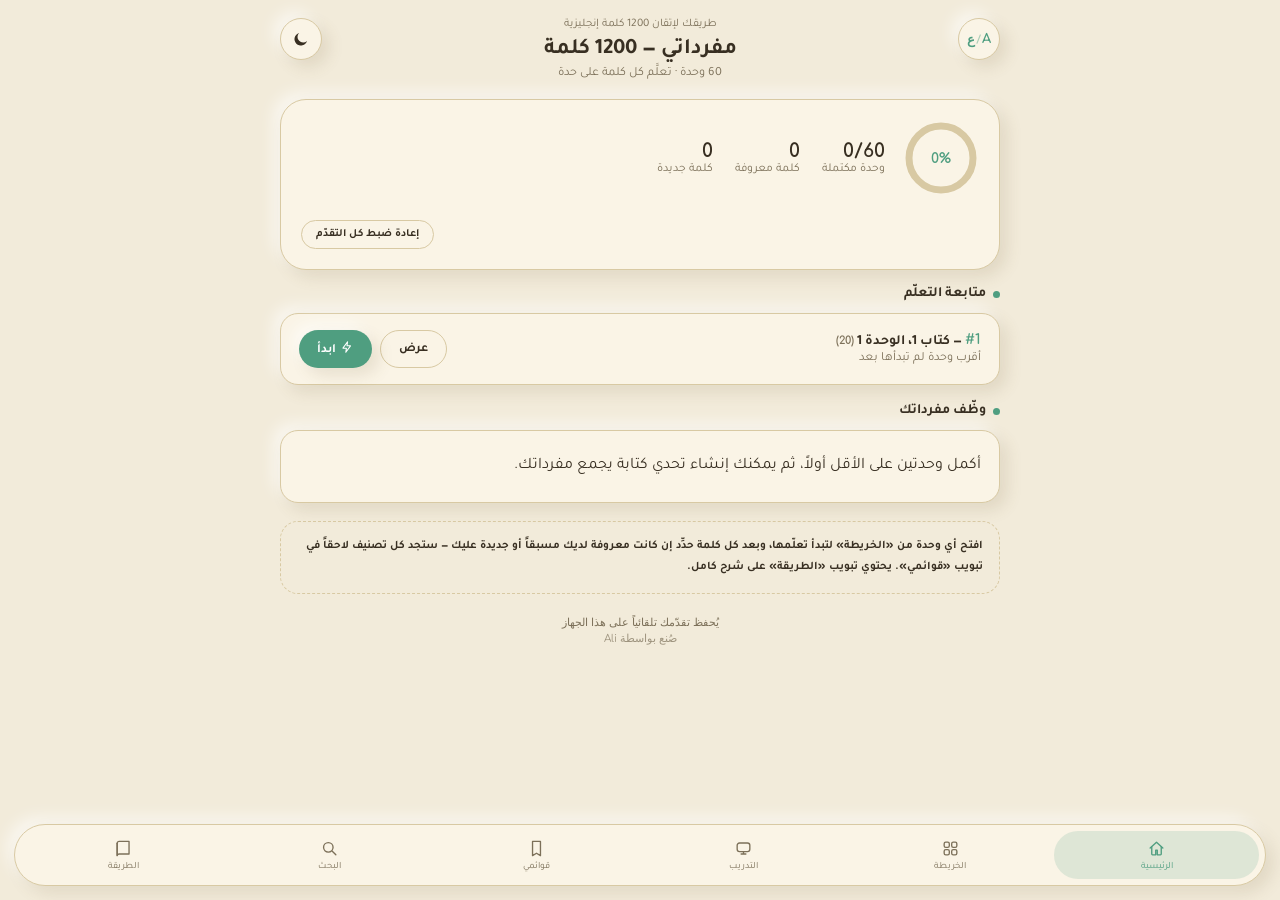
==== commit 92bb6e3f: "new new" ====
--- a/index.html
+++ b/index.html
@@ -27,7 +27,7 @@
   <header>
     <button class="lang-toggle" id="langToggle" onclick="toggleLanguage()" data-i18n-aria="lang_toggle_aria">A<span class="sep">/</span>ع</button>
     <button class="theme-toggle" id="themeToggle" onclick="toggleTheme()" data-i18n-aria="theme_toggle_aria"></button>
-    <div class="eyebrow mono">4000 Essential English Words · Book 1 &amp; 2</div>
+    <div class="eyebrow" data-i18n="header_eyebrow">طريقك لإتقان 1200 كلمة إنجليزية</div>
     <h1 data-i18n="header_title">مفرداتي — 1200 كلمة</h1>
     <p data-i18n="header_subtitle">60 وحدة · تعلَّم كل كلمة على حدة</p>
   </header>
@@ -100,34 +100,41 @@
 
   <!-- ===== PRACTICE VIEW ===== -->
   <div class="view" id="view-practice">
-    <div class="section">
-      <h2 data-i18n="practice_review_heading">المراجعة</h2>
-      <div class="review-cards">
-        <div class="review-card new-review" id="reviewNewCard"></div>
-        <div class="review-card known-review" id="reviewKnownCard"></div>
-      </div>
-    </div>
-    <div class="section">
-      <h2 data-i18n="practice_free_heading">تدريب حر</h2>
-      <div class="card" id="practiceSetupCard">
-        <div class="practice-setup">
-          <label data-i18n="practice_source_label">مصدر التدريب:</label>
-          <select id="practiceSource">
-            <option value="all" data-i18n="practice_source_all">كل الكلمات المتعلَّمة</option>
-            <option value="known" data-i18n="practice_source_known">الكلمات المعروفة مسبقاً</option>
-            <option value="new" data-i18n="practice_source_new">الكلمات الجديدة (تحتاج مراجعة)</option>
-            <option value="unit" data-i18n="practice_source_unit">وحدة معيّنة</option>
-          </select>
-          <select id="practiceUnitPicker" style="display:none;"></select>
-
-          <label data-i18n="practice_exercise_label">نوع التمرين:</label>
+    <div id="practiceSetupWrap">
+      <div class="section">
+        <h2 data-i18n="practice_exercise_label_h2">نوع التمرين</h2>
+        <div class="card">
           <div class="seg" id="exerciseTypeSeg">
             <button class="active" data-type="flash" data-i18n="practice_exercise_flash">بطاقات</button>
             <button data-type="mc" data-i18n="practice_exercise_mc">اختيار من متعدد</button>
             <button data-type="type" data-i18n="practice_exercise_type">الكتابة</button>
           </div>
-
-          <button class="btn wide" id="startPracticeBtn"><svg class="ic" viewBox="0 0 24 24"><path d="M8 5.5 18 12 8 18.5z"/></svg><span data-i18n="practice_start_session">ابدأ الجلسة</span></button>
+          <div class="exercise-note" data-i18n="practice_exercise_note">ملاحظة: في مراجعة «جديدة عليّ»، البطاقات تمرين شخصي فقط ولا تُحتسب — الاحتساب الفعلي لتقدّم الإتقان يكون عبر الاختيار من متعدد أو الكتابة فقط.</div>
+        </div>
+      </div>
+
+      <div class="section">
+        <h2 data-i18n="practice_review_heading">المراجعة</h2>
+        <div class="review-cards">
+          <div class="review-card new-review" id="reviewNewCard"></div>
+          <div class="review-card known-review" id="reviewKnownCard"></div>
+        </div>
+      </div>
+      <div class="section">
+        <h2 data-i18n="practice_free_heading">تدريب حر</h2>
+        <div class="card" id="practiceSetupCard">
+          <div class="practice-setup">
+            <label data-i18n="practice_source_label">مصدر التدريب:</label>
+            <select id="practiceSource">
+              <option value="all" data-i18n="practice_source_all">كل الكلمات المتعلَّمة</option>
+              <option value="known" data-i18n="practice_source_known">الكلمات المعروفة مسبقاً</option>
+              <option value="new" data-i18n="practice_source_new">الكلمات الجديدة (تحتاج مراجعة)</option>
+              <option value="unit" data-i18n="practice_source_unit">وحدة معيّنة</option>
+            </select>
+            <select id="practiceUnitPicker" style="display:none;"></select>
+
+            <button class="btn wide" id="startPracticeBtn"><svg class="ic" viewBox="0 0 24 24"><path d="M8 5.5 18 12 8 18.5z"/></svg><span data-i18n="practice_start_session">ابدأ الجلسة</span></button>
+          </div>
         </div>
       </div>
     </div>
--- a/assets/css/style.css
+++ b/assets/css/style.css
@@ -57,7 +57,7 @@
 .lang-toggle{ inset-inline-start:0; font-family:'Comfortaa','Tajawal','Segoe UI',sans-serif; font-size:13px; font-weight:800; color:var(--mint); letter-spacing:.02em; }
 .lang-toggle .sep{ opacity:.45; margin:0 1px; font-size:11px; }
 .theme-toggle{ inset-inline-end:0; }
-header .eyebrow{ color:var(--text-dim); letter-spacing:.1em; font-size:11px; text-transform:uppercase; font-family:'Comfortaa',sans-serif; }
+header .eyebrow{ color:var(--text-dim); font-size:11.5px; }
 header h1{ font-size:22px; margin:6px 0 3px; color:var(--text); font-weight:700; }
 header p{ color:var(--text-dim); font-size:12.5px; margin:0; }
 
@@ -252,6 +252,7 @@
 .seg{ display:flex; background:var(--card2); border:1.5px solid var(--border); border-radius:var(--radius-pill); padding:4px; }
 .seg button{ flex:1; background:none; border:none; color:var(--text-dim); padding:9px 4px; border-radius:var(--radius-pill); font-size:12px; cursor:pointer; }
 .seg button.active{ background:var(--mint); color:#fff; font-weight:700; }
+.exercise-note{ font-size:11px; color:var(--text-dim); line-height:1.7; margin-top:10px; }
 .flash{
   background:var(--card); border:1.5px solid var(--border); border-radius:var(--radius-lg); box-shadow:var(--shadow-out);
   padding:28px 22px; min-height:220px; display:flex; flex-direction:column;
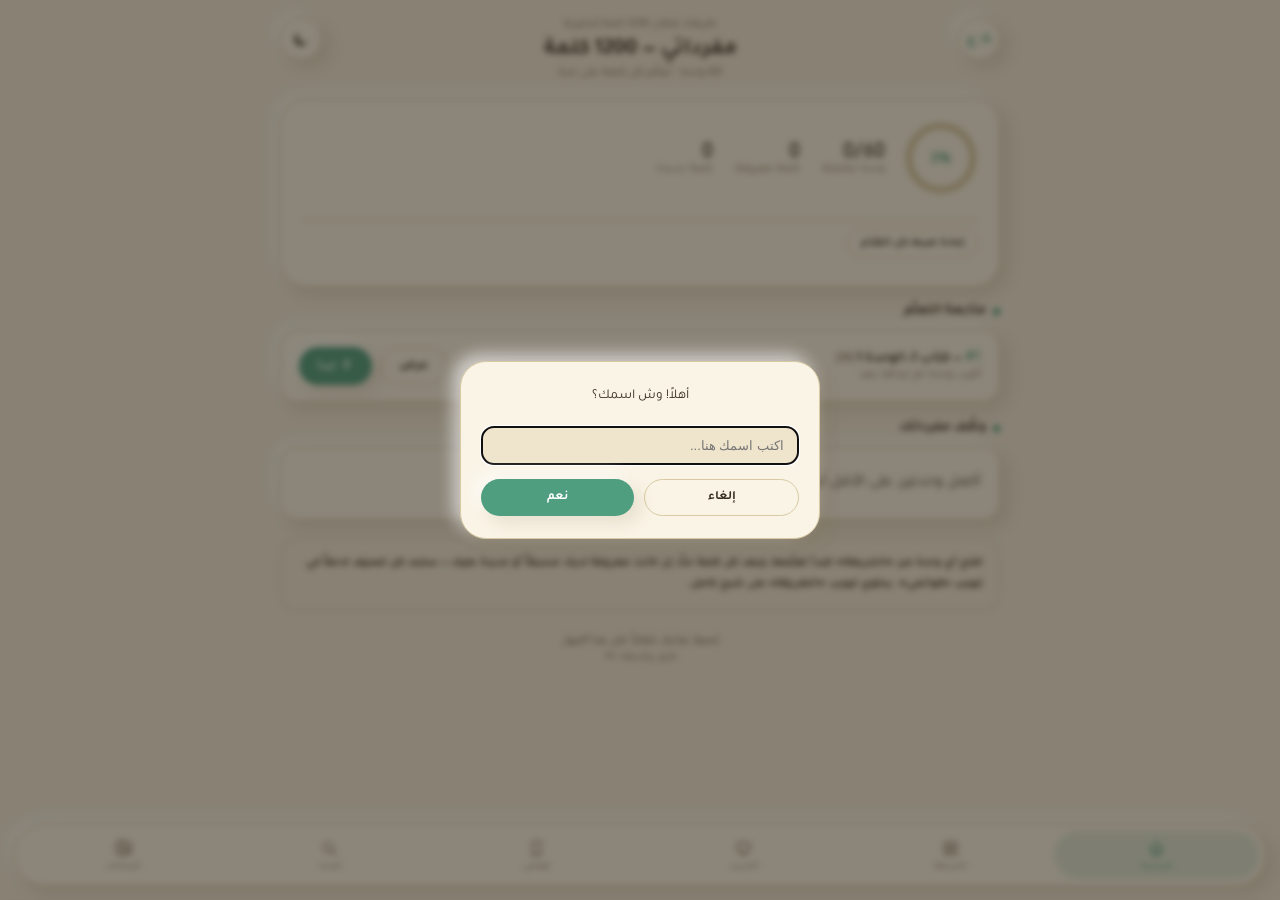
==== commit 78595dc5: "editing1" ====
--- a/index.html
+++ b/index.html
@@ -104,12 +104,8 @@
       <div class="section">
         <h2 data-i18n="practice_exercise_label_h2">نوع التمرين</h2>
         <div class="card">
-          <div class="seg" id="exerciseTypeSeg">
-            <button class="active" data-type="flash" data-i18n="practice_exercise_flash">بطاقات</button>
-            <button data-type="mc" data-i18n="practice_exercise_mc">اختيار من متعدد</button>
-            <button data-type="type" data-i18n="practice_exercise_type">الكتابة</button>
-          </div>
-          <div class="exercise-note" data-i18n="practice_exercise_note">ملاحظة: في مراجعة «جديدة عليّ»، البطاقات تمرين شخصي فقط ولا تُحتسب — الاحتساب الفعلي لتقدّم الإتقان يكون عبر الاختيار من متعدد أو الكتابة فقط.</div>
+          <div class="seg" id="exerciseTypeSeg"></div>
+          <div class="exercise-note" id="exerciseNote"></div>
         </div>
       </div>
 
@@ -125,13 +121,32 @@
         <div class="card" id="practiceSetupCard">
           <div class="practice-setup">
             <label data-i18n="practice_source_label">مصدر التدريب:</label>
-            <select id="practiceSource">
-              <option value="all" data-i18n="practice_source_all">كل الكلمات المتعلَّمة</option>
-              <option value="known" data-i18n="practice_source_known">الكلمات المعروفة مسبقاً</option>
-              <option value="new" data-i18n="practice_source_new">الكلمات الجديدة (تحتاج مراجعة)</option>
-              <option value="unit" data-i18n="practice_source_unit">وحدة معيّنة</option>
-            </select>
-            <select id="practiceUnitPicker" style="display:none;"></select>
+            <button class="picker-btn" id="sourcePickerBtn" onclick="openSourcePicker()"></button>
+
+            <div id="scopeBlock">
+              <label data-i18n="scope_label">النطاق:</label>
+              <button class="picker-btn" id="scopePickerBtn" onclick="openScopePicker()"></button>
+
+              <div id="scopeRangeRow" class="range-row" style="display:none;">
+                <div class="range-col">
+                  <label data-i18n="scope_from">من وحدة</label>
+                  <button class="picker-btn" id="fromUnitBtn" onclick="openFromUnitPicker()"></button>
+                </div>
+                <div class="range-col">
+                  <label data-i18n="scope_to">إلى وحدة</label>
+                  <button class="picker-btn" id="toUnitBtn" onclick="openToUnitPicker()"></button>
+                </div>
+              </div>
+              <div id="scopeRandomRow" style="display:none;">
+                <label data-i18n="scope_random_count_label">عدد الكلمات:</label>
+                <button class="picker-btn" id="randomCountBtn" onclick="openRandomCountPicker()"></button>
+              </div>
+            </div>
+
+            <div id="unitPickBlock" style="display:none;">
+              <label data-i18n="pick_unit_label">اختر الوحدة</label>
+              <button class="picker-btn" id="singleUnitBtn" onclick="openSingleUnitPicker()"></button>
+            </div>
 
             <button class="btn wide" id="startPracticeBtn"><svg class="ic" viewBox="0 0 24 24"><path d="M8 5.5 18 12 8 18.5z"/></svg><span data-i18n="practice_start_session">ابدأ الجلسة</span></button>
           </div>
@@ -139,7 +154,10 @@
       </div>
     </div>
     <div class="section" id="practiceSession" style="display:none;">
-      <div class="flash-counter" id="flashCounter"></div>
+      <div class="flash-counter-row">
+        <button class="btn ghost small" onclick="cancelPractice()"><svg class="ic" viewBox="0 0 24 24" style="margin-inline-end:4px;"><path d="M6 6l12 12M18 6 6 18"/></svg><span data-i18n="cancel_practice">إلغاء</span></button>
+        <div class="flash-counter" id="flashCounter"></div>
+      </div>
       <div id="exerciseArea"></div>
     </div>
     <div class="section" id="practiceSummary" style="display:none;">
@@ -189,8 +207,39 @@
     </div>
   </div>
 
-  <!-- ===== GUIDE VIEW ===== -->
-  <div class="view" id="view-guide">
+  <!-- ===== SETTINGS VIEW ===== -->
+  <div class="view" id="view-settings">
+    <div class="section">
+      <h2 data-i18n="settings_heading">الإعدادات</h2>
+
+      <div class="card">
+        <label class="settings-label" data-i18n="settings_name_label">اسمك</label>
+        <div class="filters-row">
+          <input type="text" id="userNameInput" class="text-input" data-i18n-placeholder="settings_name_placeholder" placeholder="اكتب اسمك...">
+          <button class="btn" style="flex:0 0 auto;" onclick="saveUserNameFromSettings()" data-i18n="settings_save_btn">حفظ</button>
+        </div>
+      </div>
+
+      <div class="card">
+        <label class="settings-label" data-i18n="settings_appearance_label">المظهر واللغة</label>
+        <div class="settings-row">
+          <span data-i18n="settings_theme_label">المظهر (فاتح/داكن)</span>
+          <button class="btn ghost" style="padding:7px 14px; font-size:11px;" onclick="toggleTheme()" data-i18n="settings_toggle_btn">تبديل</button>
+        </div>
+        <div class="settings-row">
+          <span data-i18n="settings_lang_label">اللغة (عربي/إنجليزي)</span>
+          <button class="btn ghost" style="padding:7px 14px; font-size:11px;" onclick="toggleLanguage()" data-i18n="settings_toggle_btn">تبديل</button>
+        </div>
+      </div>
+
+      <div class="card">
+        <label class="settings-label" data-i18n="settings_install_label">تثبيت الأداة</label>
+        <div class="settings-note" data-i18n="settings_install_note">ثبّت الأداة على جهازك عشان تفتحها بضغطة وحدة بدون متصفح.</div>
+        <button class="btn wide" style="margin-top:10px;" onclick="triggerInstall()" data-i18n="settings_install_btn">تثبيت الآن</button>
+        <div class="settings-note" style="margin-top:8px;" data-i18n="settings_install_ios_note">على آيفون: من قائمة المشاركة بسفاري، اختر «إضافة إلى الشاشة الرئيسية».</div>
+      </div>
+    </div>
+
     <div class="section">
       <h2 data-i18n="guide_heading">الطريقة</h2>
 
@@ -220,10 +269,10 @@
       <div class="guide-block">
         <span class="tag" data-i18n="guide4_tag">المراجعة</span>
         <h3 data-i18n="guide4_title">نظامان منفصلان للمراجعة</h3>
-        <p data-i18n="guide4_p1">يحتوي تبويب «تدرّب» على بطاقتين في الأعلى:</p>
-        <ul>
-          <li data-i18n="guide4_li1">جديدة عليّ: تحتاج كل كلمة إلى 3 إجابات صحيحة متتالية (بأي نوع تمرين) لتُعدّ «متقنة» وتخرج من قائمة المراجعة النشطة. وإن أخطأتَ فيها، تعود نقطة إتقانها إلى الصفر من جديد.</li>
-          <li data-i18n="guide4_li2">معروفة مسبقاً: فحص سريع دون تعقيد. إن أخطأتَ في كلمة أثناء هذا الفحص، تنتقل تلقائياً إلى قائمة «جديدة عليّ» لتأخذ حقّها من المراجعة المكثّفة.</li>
+        <p data-i18n="guide4_p1">يحتوي تبويب «تدرّب» على بطاقتين في الأعلى، ولكل منهما وضعان: «بطاقات» (تمرين شخصي لا يُحتسب) أو «الاختبار» (مزيج من الاختيار المتعدد والكتابة، وهو المُحتسب فعلياً):</p>
+        <ul>
+          <li data-i18n="guide4_li1">جديدة عليّ: تحتاج كل كلمة إلى 3 إجابات صحيحة متتالية بوضع «الاختبار» فقط لتُعدّ «متقنة» وتخرج من قائمة المراجعة النشطة. وإن أخطأتَ فيها، تعود نقطة إتقانها إلى الصفر من جديد.</li>
+          <li data-i18n="guide4_li2">معروفة مسبقاً: فحص بوضع «الاختبار» أيضاً. إن أخطأتَ في كلمة مرتين متتاليتين، تنتقل تلقائياً إلى قائمة «جديدة عليّ» ويُذكر لك السبب لاحقاً.</li>
         </ul>
         <p data-i18n="guide4_p2">بهذه الطريقة تصبح قوائمك أدقّ مع الوقت، ويتركّز جهدك على الكلمات التي تحتاجه فعلاً.</p>
       </div>
@@ -247,19 +296,13 @@
 
       <div class="guide-block">
         <span class="tag" data-i18n="guide7_tag">التمارين التفاعلية</span>
-        <h3 data-i18n="guide7_title">ثلاثة أنواع من التمارين في «تدرّب»</h3>
-        <ul>
-          <li data-i18n="guide7_li1">البطاقات: ترى الكلمة، تحاول تذكّر معناها بنفسك، تقلب البطاقة، ثم تقيّم نفسك بصدق.</li>
-          <li data-i18n="guide7_li2">الاختيار من متعدد: ترى الكلمة وأربعة تعريفات، وتختار الصحيح — يقيس مدى تعرّفك على المعنى.</li>
-          <li data-i18n="guide7_li3">الكتابة: ترى التعريف والمثال (دون الكلمة نفسها)، وتكتب الكلمة الإنجليزية بنفسك — أقوى تمرين لأنه يُفعِّل الاسترجاع النشط والإملاء معاً.</li>
-        </ul>
-        <p data-i18n="guide7_p1">ابدأ بالبطاقات في الأسابيع الأولى، ثم انتقل تدريجياً إلى «الكتابة» لأنها أصعب وأكثر رسوخاً.</p>
-      </div>
-
-      <div class="guide-block">
-        <span class="tag" data-i18n="guide8_tag">التثبيت على جهازك</span>
-        <h3 data-i18n="guide8_title">أضِف الأداة كأيقونة على هاتفك</h3>
-        <p data-i18n="guide8_p1">هذا تطبيق ويب قائم بذاته، ولا يحتاج إلى إنترنت بعد أول فتح (باستثناء تحميل الخطوط في المرة الأولى). افتحه من متصفح هاتفك (Safari على آيفون، أو Chrome على أندرويد)، ثم من قائمة المشاركة اختر «إضافة إلى الشاشة الرئيسية». ستحصل على أيقونة تفتح الأداة مباشرة دون شريط عنوان المتصفح.</p>
+        <h3 data-i18n="guide7_title">أنواع التمارين في «تدرّب»</h3>
+        <ul>
+          <li data-i18n="guide7_li1">البطاقات: ترى الكلمة، تحاول تذكّر معناها بنفسك، تقلب البطاقة، ثم تقيّم نفسك بصدق. متاحة دايماً كتمرين شخصي.</li>
+          <li data-i18n="guide7_li2">الاختيار من متعدد: ترى الكلمة وأربعة تعريفات، وتختار الصحيح.</li>
+          <li data-i18n="guide7_li3">الكتابة: ترى التعريف والمثال (دون الكلمة نفسها)، وتكتب الكلمة الإنجليزية بنفسك.</li>
+        </ul>
+        <p data-i18n="guide7_p1">في مراجعة «جديدة عليّ» و«معروفة مسبقاً»، وضع «الاختبار» يمزج بين الاختيار المتعدد والكتابة بشكل عشوائي — وهو الوحيد المُحتسب لتقدّم الإتقان.</p>
       </div>
 
       <div class="guide-block">
@@ -298,7 +341,7 @@
   <button class="tab-btn" data-view="practice"><svg viewBox="0 0 24 24"><rect x="4" y="5" width="16" height="11" rx="3"/><path d="M9 19h6M12 16v3"/></svg><span data-i18n="nav_practice">التدريب</span></button>
   <button class="tab-btn" data-view="lists"><svg viewBox="0 0 24 24"><path d="M7 3h10v18l-5-3-5 3z"/></svg><span data-i18n="nav_lists">قوائمي</span></button>
   <button class="tab-btn" data-view="search"><svg viewBox="0 0 24 24"><circle cx="10.5" cy="10.5" r="6"/><path d="m20 20-4.5-4.5"/></svg><span data-i18n="nav_search">البحث</span></button>
-  <button class="tab-btn" data-view="guide"><svg viewBox="0 0 24 24"><path d="M4 5.5A2.5 2.5 0 0 1 6.5 3H19v16H6.5A2.5 2.5 0 0 0 4 21z"/><path d="M4 5.5v15"/></svg><span data-i18n="nav_guide">الطريقة</span></button>
+  <button class="tab-btn" data-view="settings"><svg viewBox="0 0 24 24"><circle cx="12" cy="12" r="3"/><path d="M19.4 13.5a1.7 1.7 0 0 0 .3 1.9l.1.1a2 2 0 1 1-2.8 2.8l-.1-.1a1.7 1.7 0 0 0-1.9-.3 1.7 1.7 0 0 0-1 1.6v.2a2 2 0 1 1-4 0v-.1a1.7 1.7 0 0 0-1.1-1.6 1.7 1.7 0 0 0-1.9.3l-.1.1a2 2 0 1 1-2.8-2.8l.1-.1a1.7 1.7 0 0 0 .3-1.9 1.7 1.7 0 0 0-1.6-1H4a2 2 0 1 1 0-4h.1a1.7 1.7 0 0 0 1.6-1.1 1.7 1.7 0 0 0-.3-1.9l-.1-.1a2 2 0 1 1 2.8-2.8l.1.1a1.7 1.7 0 0 0 1.9.3H10a1.7 1.7 0 0 0 1-1.6V4a2 2 0 1 1 4 0v.1a1.7 1.7 0 0 0 1 1.6 1.7 1.7 0 0 0 1.9-.3l.1-.1a2 2 0 1 1 2.8 2.8l-.1.1a1.7 1.7 0 0 0-.3 1.9V10a1.7 1.7 0 0 0 1.6 1H20a2 2 0 1 1 0 4h-.1a1.7 1.7 0 0 0-1.6 1z"/></svg><span data-i18n="nav_settings">الإعدادات</span></button>
 </div>
 
 <script src="assets/js/data.js"></script>
--- a/assets/css/style.css
+++ b/assets/css/style.css
@@ -249,6 +249,8 @@
 .practice-setup{ display:flex; flex-direction:column; gap:12px; }
 .practice-setup label{ font-size:12.5px; color:var(--text-dim); }
 .practice-setup select{ background:var(--card2); color:var(--text); border:1.5px solid var(--border); border-radius:var(--radius-sm); padding:11px; font-size:13px; }
+#scopeBlock, #unitPickBlock{ display:flex; flex-direction:column; gap:10px; }
+.range-col label{ display:block; margin-bottom:6px; }
 .seg{ display:flex; background:var(--card2); border:1.5px solid var(--border); border-radius:var(--radius-pill); padding:4px; }
 .seg button{ flex:1; background:none; border:none; color:var(--text-dim); padding:9px 4px; border-radius:var(--radius-pill); font-size:12px; cursor:pointer; }
 .seg button.active{ background:var(--mint); color:#fff; font-weight:700; }
@@ -300,6 +302,29 @@
 .confirm-actions .btn{ flex:1; }
 .move-btn{ margin-inline-start:6px; }
 
+.picker-box{ text-align:start; max-height:80vh; display:flex; flex-direction:column; }
+.picker-title{ font-size:14px; font-weight:700; color:var(--text); margin-bottom:12px; text-align:center; }
+.picker-list{ display:flex; flex-direction:column; gap:6px; overflow-y:auto; max-height:50vh; margin-bottom:14px; }
+.picker-opt{ background:var(--card2); border:1.5px solid var(--border); color:var(--text); border-radius:var(--radius-sm); padding:11px 14px; font-size:13px; text-align:start; cursor:pointer; }
+.picker-opt.active{ border-color:var(--mint); background:var(--mint-glow); color:var(--mint); font-weight:700; }
+
+.picker-btn{ width:100%; background:var(--card2); border:1.5px solid var(--border); color:var(--text); border-radius:var(--radius-sm); padding:11px 14px; font-size:13px; text-align:start; cursor:pointer; display:flex; align-items:center; justify-content:space-between; }
+.picker-btn::after{ content:"▾"; color:var(--text-dim); font-size:11px; margin-inline-start:8px; }
+.range-row{ display:flex; gap:10px; }
+.range-col{ flex:1; }
+
+.btn.small{ padding:6px 12px; font-size:11px; }
+.flash-counter-row{ display:flex; align-items:center; justify-content:space-between; margin:8px 0; }
+.flash-counter-row .flash-counter{ margin:0; flex:1; text-align:center; }
+
+.downgrade-note{ font-size:10.5px; color:var(--warn); margin-top:3px; line-height:1.6; }
+
+.settings-label{ display:block; font-size:12.5px; font-weight:700; color:var(--text); margin-bottom:10px; }
+.settings-row{ display:flex; align-items:center; justify-content:space-between; padding:8px 0; font-size:12.5px; color:var(--text); border-top:1px solid var(--border); }
+.settings-row:first-of-type{ border-top:none; }
+.settings-note{ font-size:11px; color:var(--text-dim); line-height:1.7; }
+.text-input{ flex:1; background:var(--card2); border:1.5px solid var(--border); color:var(--text); border-radius:var(--radius-sm); padding:11px 14px; font-size:13px; }
+
 /* ---- guide ---- */
 .guide-block{ background:var(--card); border:1.5px solid var(--border); border-radius:var(--radius-md); padding:18px 20px; margin-bottom:12px; }
 .guide-block h3{ color:var(--text); font-size:14px; margin:0 0 8px; font-weight:700; }
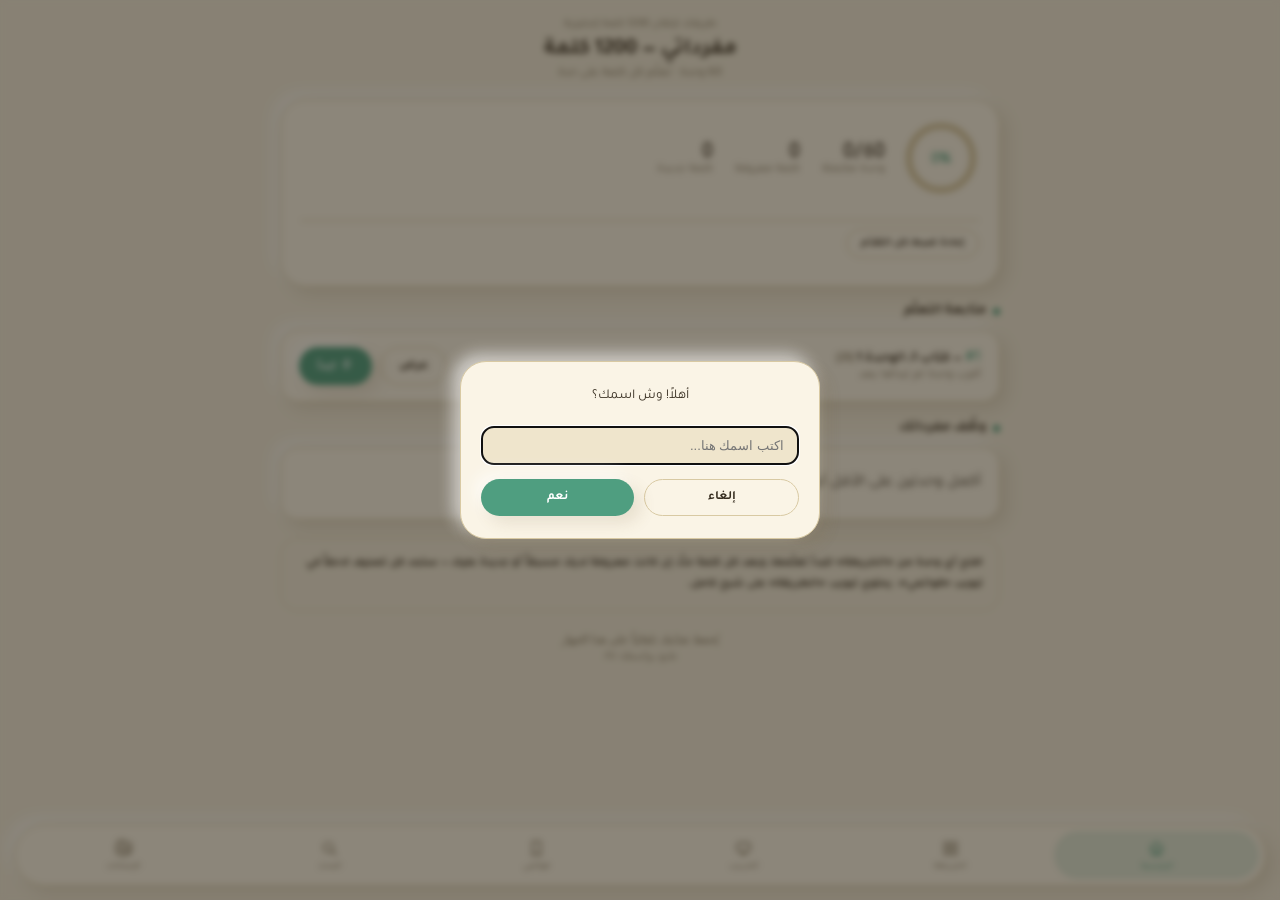
==== commit b659d10c: "new verision" ====
--- a/index.html
+++ b/index.html
@@ -25,8 +25,6 @@
 <div class="wrap">
 
   <header>
-    <button class="lang-toggle" id="langToggle" onclick="toggleLanguage()" data-i18n-aria="lang_toggle_aria">A<span class="sep">/</span>ع</button>
-    <button class="theme-toggle" id="themeToggle" onclick="toggleTheme()" data-i18n-aria="theme_toggle_aria"></button>
     <div class="eyebrow" data-i18n="header_eyebrow">طريقك لإتقان 1200 كلمة إنجليزية</div>
     <h1 data-i18n="header_title">مفرداتي — 1200 كلمة</h1>
     <p data-i18n="header_subtitle">60 وحدة · تعلَّم كل كلمة على حدة</p>
@@ -102,15 +100,7 @@
   <div class="view" id="view-practice">
     <div id="practiceSetupWrap">
       <div class="section">
-        <h2 data-i18n="practice_exercise_label_h2">نوع التمرين</h2>
-        <div class="card">
-          <div class="seg" id="exerciseTypeSeg"></div>
-          <div class="exercise-note" id="exerciseNote"></div>
-        </div>
-      </div>
-
-      <div class="section">
-        <h2 data-i18n="practice_review_heading">المراجعة</h2>
+        <h2 data-i18n="practice_review_heading">التقييم</h2>
         <div class="review-cards">
           <div class="review-card new-review" id="reviewNewCard"></div>
           <div class="review-card known-review" id="reviewKnownCard"></div>
@@ -120,6 +110,13 @@
         <h2 data-i18n="practice_free_heading">تدريب حر</h2>
         <div class="card" id="practiceSetupCard">
           <div class="practice-setup">
+            <label data-i18n="practice_exercise_label_h2">نوع التمرين</label>
+            <div class="multi-seg" id="freeExerciseTypes">
+              <button class="active" data-type="flash" data-i18n="practice_exercise_flash">بطاقات</button>
+              <button data-type="mc" data-i18n="practice_exercise_mc">اختيار من متعدد</button>
+              <button data-type="type" data-i18n="practice_exercise_type">الكتابة</button>
+            </div>
+
             <label data-i18n="practice_source_label">مصدر التدريب:</label>
             <button class="picker-btn" id="sourcePickerBtn" onclick="openSourcePicker()"></button>
 
@@ -213,7 +210,7 @@
       <h2 data-i18n="settings_heading">الإعدادات</h2>
 
       <div class="card">
-        <label class="settings-label" data-i18n="settings_name_label">اسمك</label>
+        <div class="settings-greeting" id="settingsGreeting"></div>
         <div class="filters-row">
           <input type="text" id="userNameInput" class="text-input" data-i18n-placeholder="settings_name_placeholder" placeholder="اكتب اسمك...">
           <button class="btn" style="flex:0 0 auto;" onclick="saveUserNameFromSettings()" data-i18n="settings_save_btn">حفظ</button>
@@ -224,11 +221,15 @@
         <label class="settings-label" data-i18n="settings_appearance_label">المظهر واللغة</label>
         <div class="settings-row">
           <span data-i18n="settings_theme_label">المظهر (فاتح/داكن)</span>
-          <button class="btn ghost" style="padding:7px 14px; font-size:11px;" onclick="toggleTheme()" data-i18n="settings_toggle_btn">تبديل</button>
+          <button class="icon-btn" id="settingsThemeBtn" onclick="toggleTheme()" data-i18n-aria="theme_toggle_aria"></button>
         </div>
         <div class="settings-row">
           <span data-i18n="settings_lang_label">اللغة (عربي/إنجليزي)</span>
-          <button class="btn ghost" style="padding:7px 14px; font-size:11px;" onclick="toggleLanguage()" data-i18n="settings_toggle_btn">تبديل</button>
+          <button class="icon-btn lang-icon-btn" onclick="toggleLanguage()" data-i18n-aria="lang_toggle_aria">A<span class="sep">/</span>ع</button>
+        </div>
+        <div class="settings-row settings-nav-row" onclick="openGuidePage()">
+          <span data-i18n="guide_heading">الطريقة</span>
+          <span class="settings-arrow" id="settingsArrowIcon"></span>
         </div>
       </div>
 
@@ -239,9 +240,15 @@
         <div class="settings-note" style="margin-top:8px;" data-i18n="settings_install_ios_note">على آيفون: من قائمة المشاركة بسفاري، اختر «إضافة إلى الشاشة الرئيسية».</div>
       </div>
     </div>
-
-    <div class="section">
-      <h2 data-i18n="guide_heading">الطريقة</h2>
+  </div>
+
+  <!-- ===== GUIDE SUB-PAGE (nested under settings) ===== -->
+  <div class="view" id="view-guide">
+    <div class="section">
+      <div class="subpage-header">
+        <button class="subpage-back" onclick="closeGuidePage()" data-i18n-aria="common_back_aria"><svg class="ic ic-lg" id="guideBackIcon" viewBox="0 0 24 24"><path d="M15 5l-7 7 7 7"/></svg></button>
+        <h2 data-i18n="guide_heading" style="margin:0;">الطريقة</h2>
+      </div>
 
       <div class="guide-block">
         <span class="tag" data-i18n="guide1_tag">تعلّم وحدة جديدة</span>
@@ -267,12 +274,12 @@
       </div>
 
       <div class="guide-block">
-        <span class="tag" data-i18n="guide4_tag">المراجعة</span>
-        <h3 data-i18n="guide4_title">نظامان منفصلان للمراجعة</h3>
-        <p data-i18n="guide4_p1">يحتوي تبويب «تدرّب» على بطاقتين في الأعلى، ولكل منهما وضعان: «بطاقات» (تمرين شخصي لا يُحتسب) أو «الاختبار» (مزيج من الاختيار المتعدد والكتابة، وهو المُحتسب فعلياً):</p>
-        <ul>
-          <li data-i18n="guide4_li1">جديدة عليّ: تحتاج كل كلمة إلى 3 إجابات صحيحة متتالية بوضع «الاختبار» فقط لتُعدّ «متقنة» وتخرج من قائمة المراجعة النشطة. وإن أخطأتَ فيها، تعود نقطة إتقانها إلى الصفر من جديد.</li>
-          <li data-i18n="guide4_li2">معروفة مسبقاً: فحص بوضع «الاختبار» أيضاً. إن أخطأتَ في كلمة مرتين متتاليتين، تنتقل تلقائياً إلى قائمة «جديدة عليّ» ويُذكر لك السبب لاحقاً.</li>
+        <span class="tag" data-i18n="guide4_tag">التقييم</span>
+        <h3 data-i18n="guide4_title">قسم التقييم — جديدة عليّ ومعروفة مسبقاً</h3>
+        <p data-i18n="guide4_p1">أعلى تبويب «التدريب» فيه قسم «التقييم» — أسئلة مُختلطة (الغالب اختيار من متعدد، وأحياناً كتابة)، بدون خيار بطاقات هنا لأن هذا القسم هو المقياس الفعلي لتصنيف كلماتك:</p>
+        <ul>
+          <li data-i18n="guide4_li1">جديدة عليّ: تحتاج كل كلمة إلى 3 إجابات صحيحة متتالية لتُعدّ «متقنة» وتنتقل إلى قائمة «معروفة مسبقاً». أي خطأ يُعيد نقطة إتقانها إلى الصفر.</li>
+          <li data-i18n="guide4_li2">معروفة مسبقاً: إذا أخطأتَ في كلمة 3 مرات متتالية، تنتقل تلقائياً إلى قائمة «جديدة عليّ» ويُذكر لك السبب لاحقاً أينما ظهرت.</li>
         </ul>
         <p data-i18n="guide4_p2">بهذه الطريقة تصبح قوائمك أدقّ مع الوقت، ويتركّز جهدك على الكلمات التي تحتاجه فعلاً.</p>
       </div>
@@ -295,14 +302,14 @@
       </div>
 
       <div class="guide-block">
-        <span class="tag" data-i18n="guide7_tag">التمارين التفاعلية</span>
-        <h3 data-i18n="guide7_title">أنواع التمارين في «تدرّب»</h3>
-        <ul>
-          <li data-i18n="guide7_li1">البطاقات: ترى الكلمة، تحاول تذكّر معناها بنفسك، تقلب البطاقة، ثم تقيّم نفسك بصدق. متاحة دايماً كتمرين شخصي.</li>
+        <span class="tag" data-i18n="guide7_tag">التدريب الحر</span>
+        <h3 data-i18n="guide7_title">اختر تمرينك بنفسك</h3>
+        <ul>
+          <li data-i18n="guide7_li1">البطاقات: ترى الكلمة، تحاول تذكّر معناها بنفسك، تقلب البطاقة، ثم تقيّم نفسك بصدق.</li>
           <li data-i18n="guide7_li2">الاختيار من متعدد: ترى الكلمة وأربعة تعريفات، وتختار الصحيح.</li>
           <li data-i18n="guide7_li3">الكتابة: ترى التعريف والمثال (دون الكلمة نفسها)، وتكتب الكلمة الإنجليزية بنفسك.</li>
         </ul>
-        <p data-i18n="guide7_p1">في مراجعة «جديدة عليّ» و«معروفة مسبقاً»، وضع «الاختبار» يمزج بين الاختيار المتعدد والكتابة بشكل عشوائي — وهو الوحيد المُحتسب لتقدّم الإتقان.</p>
+        <p data-i18n="guide7_p1">تقدر تختار أكثر من نوع تمرين مع بعض — الأسئلة تتنوّع عشوائياً بين الأنواع اللي حدّدتها. هذا القسم للتدريب الحر فقط ولا يؤثر على تصنيف كلماتك.</p>
       </div>
 
       <div class="guide-block">
--- a/assets/css/style.css
+++ b/assets/css/style.css
@@ -47,7 +47,7 @@
 .mono, [dir="ltr"]{ font-family:'Comfortaa','Segoe UI',sans-serif; direction:ltr; unicode-bidi:isolate; text-align:left; }
 .wrap{ max-width:720px; margin:0 auto; }
 
-header{ text-align:center; margin-bottom:18px; position:relative; padding-inline:52px; }
+header{ text-align:center; margin-bottom:18px; position:relative; }
 .theme-toggle, .lang-toggle{
   position:absolute; top:0; width:42px; height:42px; border-radius:50%;
   background:var(--card); border:1.5px solid var(--border); box-shadow:var(--shadow-out);
@@ -255,6 +255,9 @@
 .seg button{ flex:1; background:none; border:none; color:var(--text-dim); padding:9px 4px; border-radius:var(--radius-pill); font-size:12px; cursor:pointer; }
 .seg button.active{ background:var(--mint); color:#fff; font-weight:700; }
 .exercise-note{ font-size:11px; color:var(--text-dim); line-height:1.7; margin-top:10px; }
+.multi-seg{ display:flex; flex-wrap:wrap; gap:8px; }
+.multi-seg button{ flex:1; min-width:90px; background:var(--card2); border:1.5px solid var(--border); color:var(--text-dim); padding:10px 6px; border-radius:var(--radius-sm); font-size:12px; cursor:pointer; }
+.multi-seg button.active{ background:var(--mint-glow); border-color:var(--mint); color:var(--mint); font-weight:700; }
 .flash{
   background:var(--card); border:1.5px solid var(--border); border-radius:var(--radius-lg); box-shadow:var(--shadow-out);
   padding:28px 22px; min-height:220px; display:flex; flex-direction:column;
@@ -324,6 +327,15 @@
 .settings-row:first-of-type{ border-top:none; }
 .settings-note{ font-size:11px; color:var(--text-dim); line-height:1.7; }
 .text-input{ flex:1; background:var(--card2); border:1.5px solid var(--border); color:var(--text); border-radius:var(--radius-sm); padding:11px 14px; font-size:13px; }
+.settings-greeting{ font-size:15px; font-weight:700; color:var(--text); margin-bottom:12px; }
+.icon-btn{ background:var(--card2); border:1.5px solid var(--border); border-radius:50%; width:36px; height:36px; display:flex; align-items:center; justify-content:center; cursor:pointer; color:var(--text); }
+.lang-icon-btn{ border-radius:var(--radius-pill); width:auto; padding:0 12px; font-family:'Comfortaa','Tajawal',sans-serif; font-size:12px; font-weight:800; color:var(--mint); }
+.lang-icon-btn .sep{ opacity:.45; margin:0 1px; font-size:10px; }
+.settings-nav-row{ cursor:pointer; }
+.settings-arrow{ display:inline-flex; color:var(--text-dim); }
+.settings-arrow svg{ width:16px; height:16px; stroke:currentColor; fill:none; stroke-width:2; stroke-linecap:round; stroke-linejoin:round; }
+.subpage-header{ display:flex; align-items:center; gap:10px; margin-bottom:14px; }
+.subpage-back{ background:var(--card); border:1.5px solid var(--border); border-radius:50%; width:36px; height:36px; display:flex; align-items:center; justify-content:center; cursor:pointer; color:var(--text); flex:0 0 auto; }
 
 /* ---- guide ---- */
 .guide-block{ background:var(--card); border:1.5px solid var(--border); border-radius:var(--radius-md); padding:18px 20px; margin-bottom:12px; }
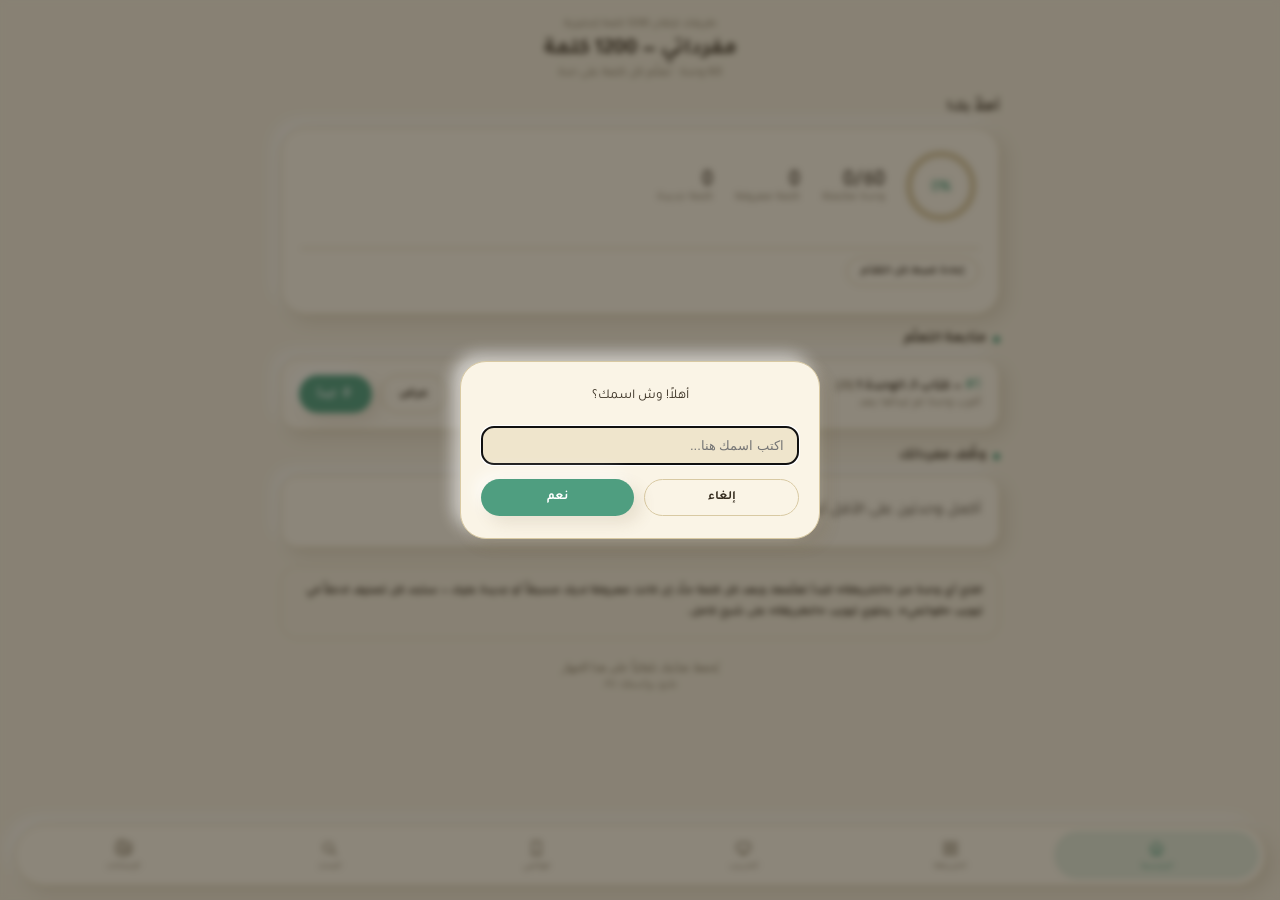
==== commit 0e205c3e: "new verision" ====
--- a/index.html
+++ b/index.html
@@ -32,6 +32,7 @@
 
   <!-- ===== HOME VIEW ===== -->
   <div class="view active" id="view-home">
+    <div class="home-greeting" id="homeGreeting"></div>
     <div class="progress-card">
       <div class="ring">
         <svg width="76" height="76">
@@ -210,7 +211,6 @@
       <h2 data-i18n="settings_heading">الإعدادات</h2>
 
       <div class="card">
-        <div class="settings-greeting" id="settingsGreeting"></div>
         <div class="filters-row">
           <input type="text" id="userNameInput" class="text-input" data-i18n-placeholder="settings_name_placeholder" placeholder="اكتب اسمك...">
           <button class="btn" style="flex:0 0 auto;" onclick="saveUserNameFromSettings()" data-i18n="settings_save_btn">حفظ</button>
--- a/assets/css/style.css
+++ b/assets/css/style.css
@@ -164,7 +164,7 @@
 .notebook-box textarea{
   width:100%; min-height:56px; background:var(--card2); border:1.5px solid var(--border);
   color:var(--text); border-radius:var(--radius-sm); padding:9px 12px; 
-  font-size:12.5px; resize:vertical; direction:rtl;
+  font-size:12.5px; resize:vertical;
 }
 .notebook-hint{ font-size:10px; color:var(--text-dim); margin-top:4px; }
 .challenge-card{ background:var(--card); border:1.5px solid var(--border); box-shadow:var(--shadow-out); border-radius:var(--radius-md); padding:16px 18px; }
@@ -204,6 +204,8 @@
 .ar-toggle:active{ transform:scale(.96); }
 .ar-reveal{ margin-top:8px; font-size:14px; color:var(--text); background:var(--mint-glow); border:1px solid var(--mint); border-radius:var(--radius-sm); padding:9px 13px; display:none; font-weight:500; }
 .ar-reveal.show{ display:block; }
+.extras-box{ display:none; }
+.extras-box.show{ display:block; }
 .bulk-actions{ display:flex; flex-direction:column; gap:8px; }
 .word-tag{ font-size:10.5px; padding:3px 10px; border-radius:var(--radius-pill); border:1.5px solid var(--border); color:var(--text-dim); display:inline-block; }
 .word-tag.known{ border-color:var(--mint); color:var(--mint); background:var(--mint-glow); }
@@ -327,7 +329,7 @@
 .settings-row:first-of-type{ border-top:none; }
 .settings-note{ font-size:11px; color:var(--text-dim); line-height:1.7; }
 .text-input{ flex:1; background:var(--card2); border:1.5px solid var(--border); color:var(--text); border-radius:var(--radius-sm); padding:11px 14px; font-size:13px; }
-.settings-greeting{ font-size:15px; font-weight:700; color:var(--text); margin-bottom:12px; }
+.home-greeting{ font-size:15px; font-weight:700; color:var(--text); margin-bottom:10px; text-align:start; }
 .icon-btn{ background:var(--card2); border:1.5px solid var(--border); border-radius:50%; width:36px; height:36px; display:flex; align-items:center; justify-content:center; cursor:pointer; color:var(--text); }
 .lang-icon-btn{ border-radius:var(--radius-pill); width:auto; padding:0 12px; font-family:'Comfortaa','Tajawal',sans-serif; font-size:12px; font-weight:800; color:var(--mint); }
 .lang-icon-btn .sep{ opacity:.45; margin:0 1px; font-size:10px; }
